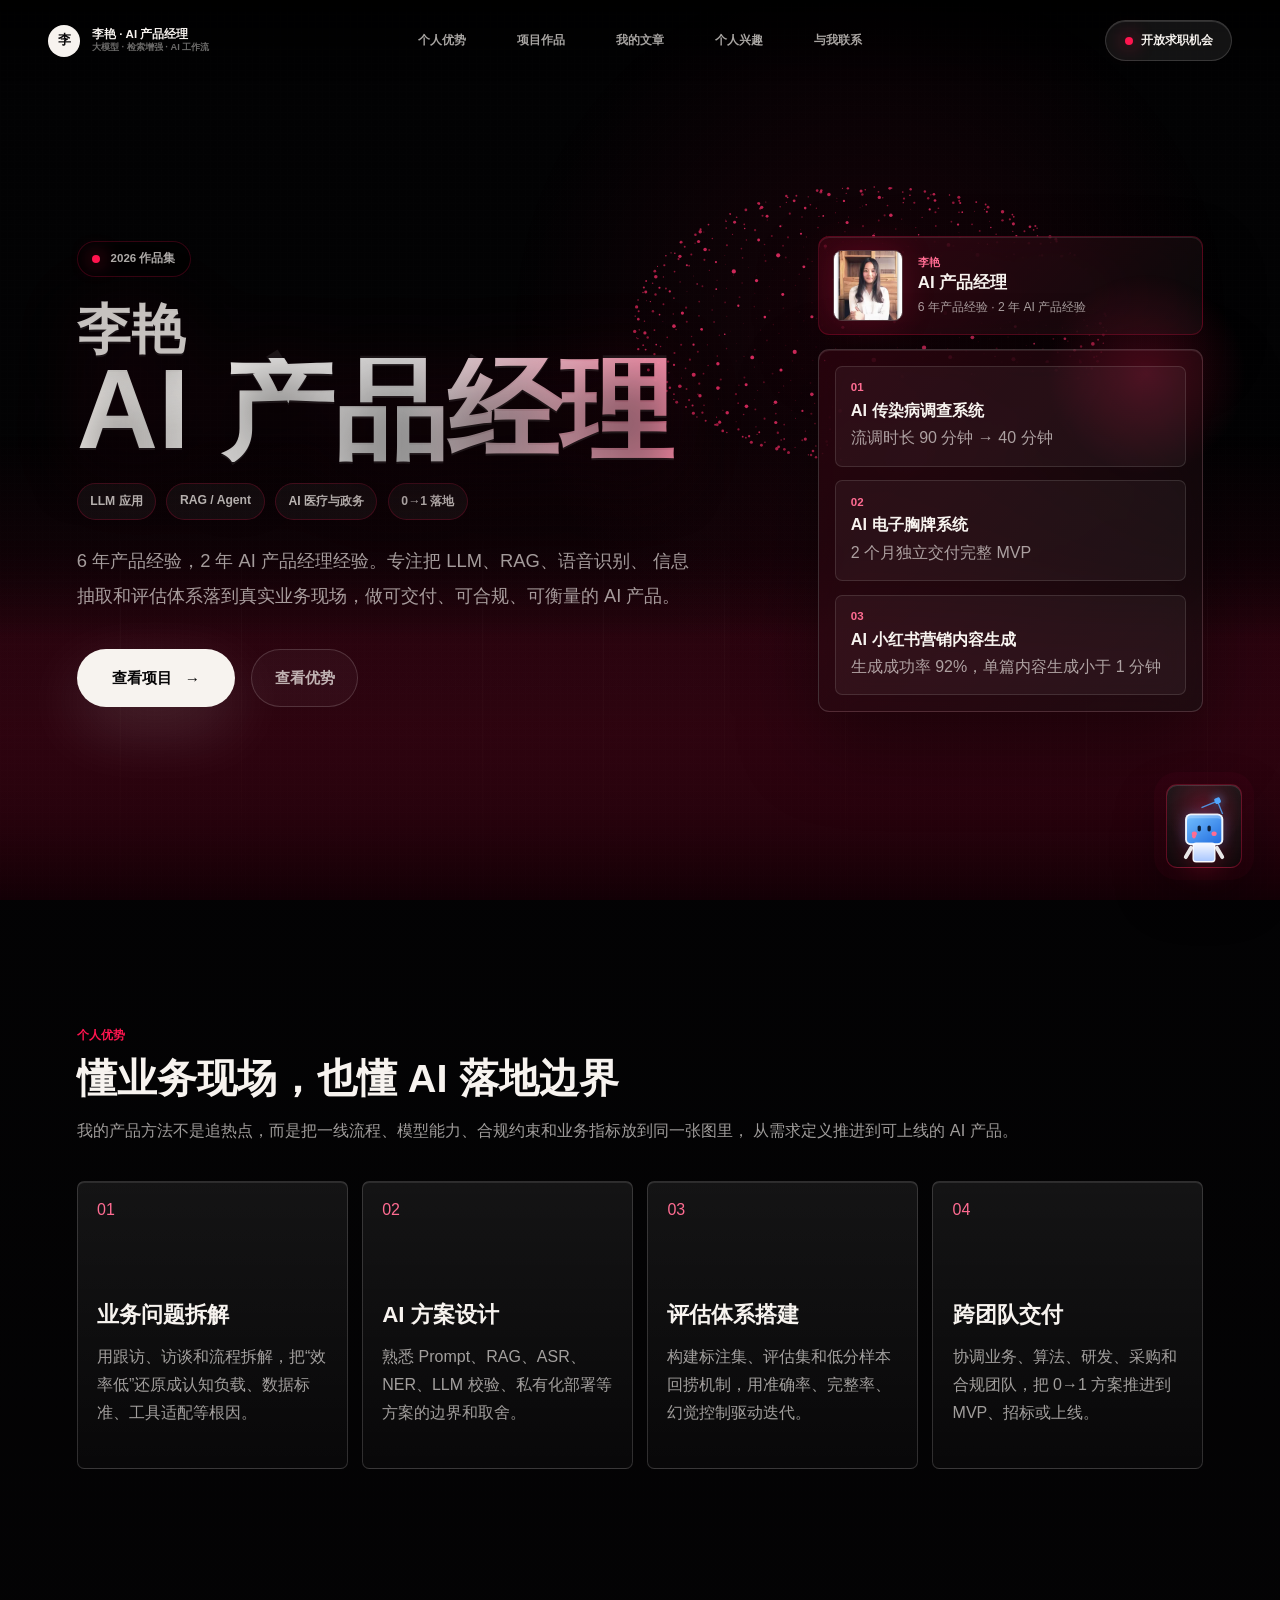
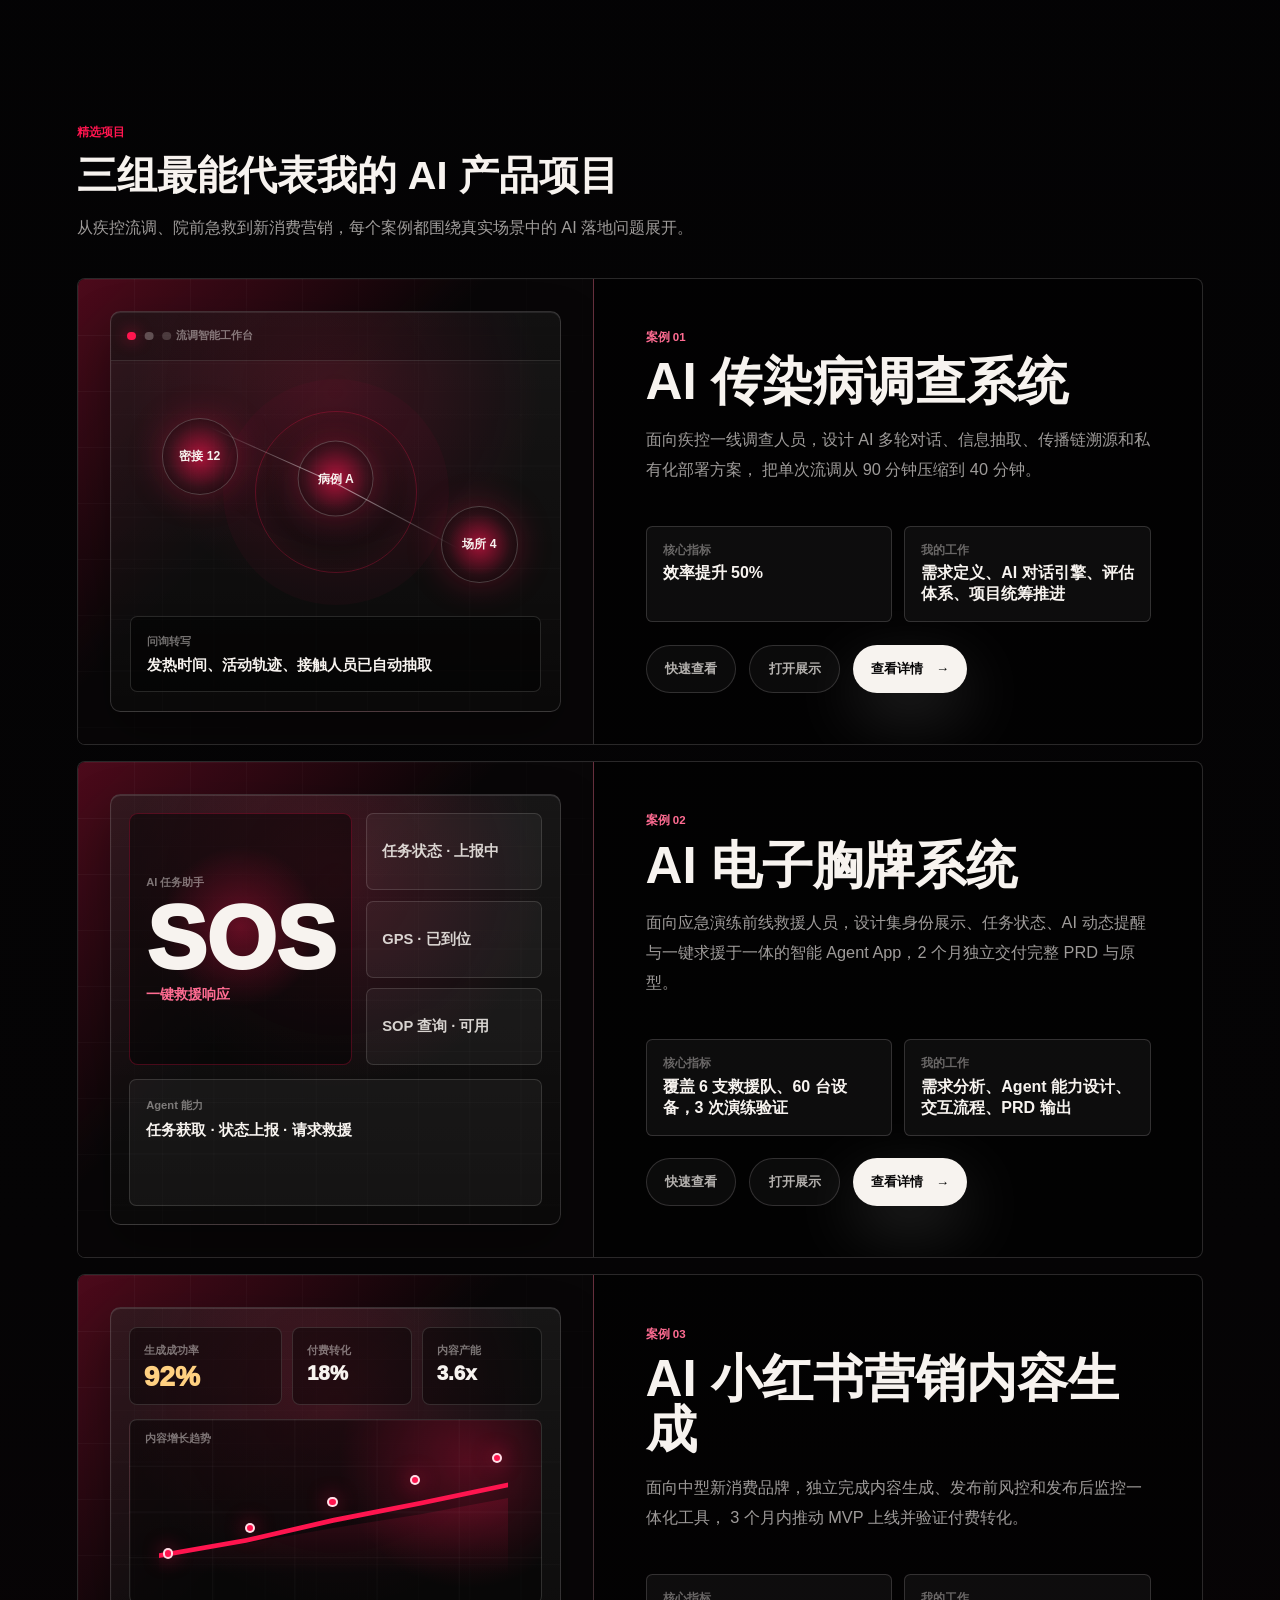
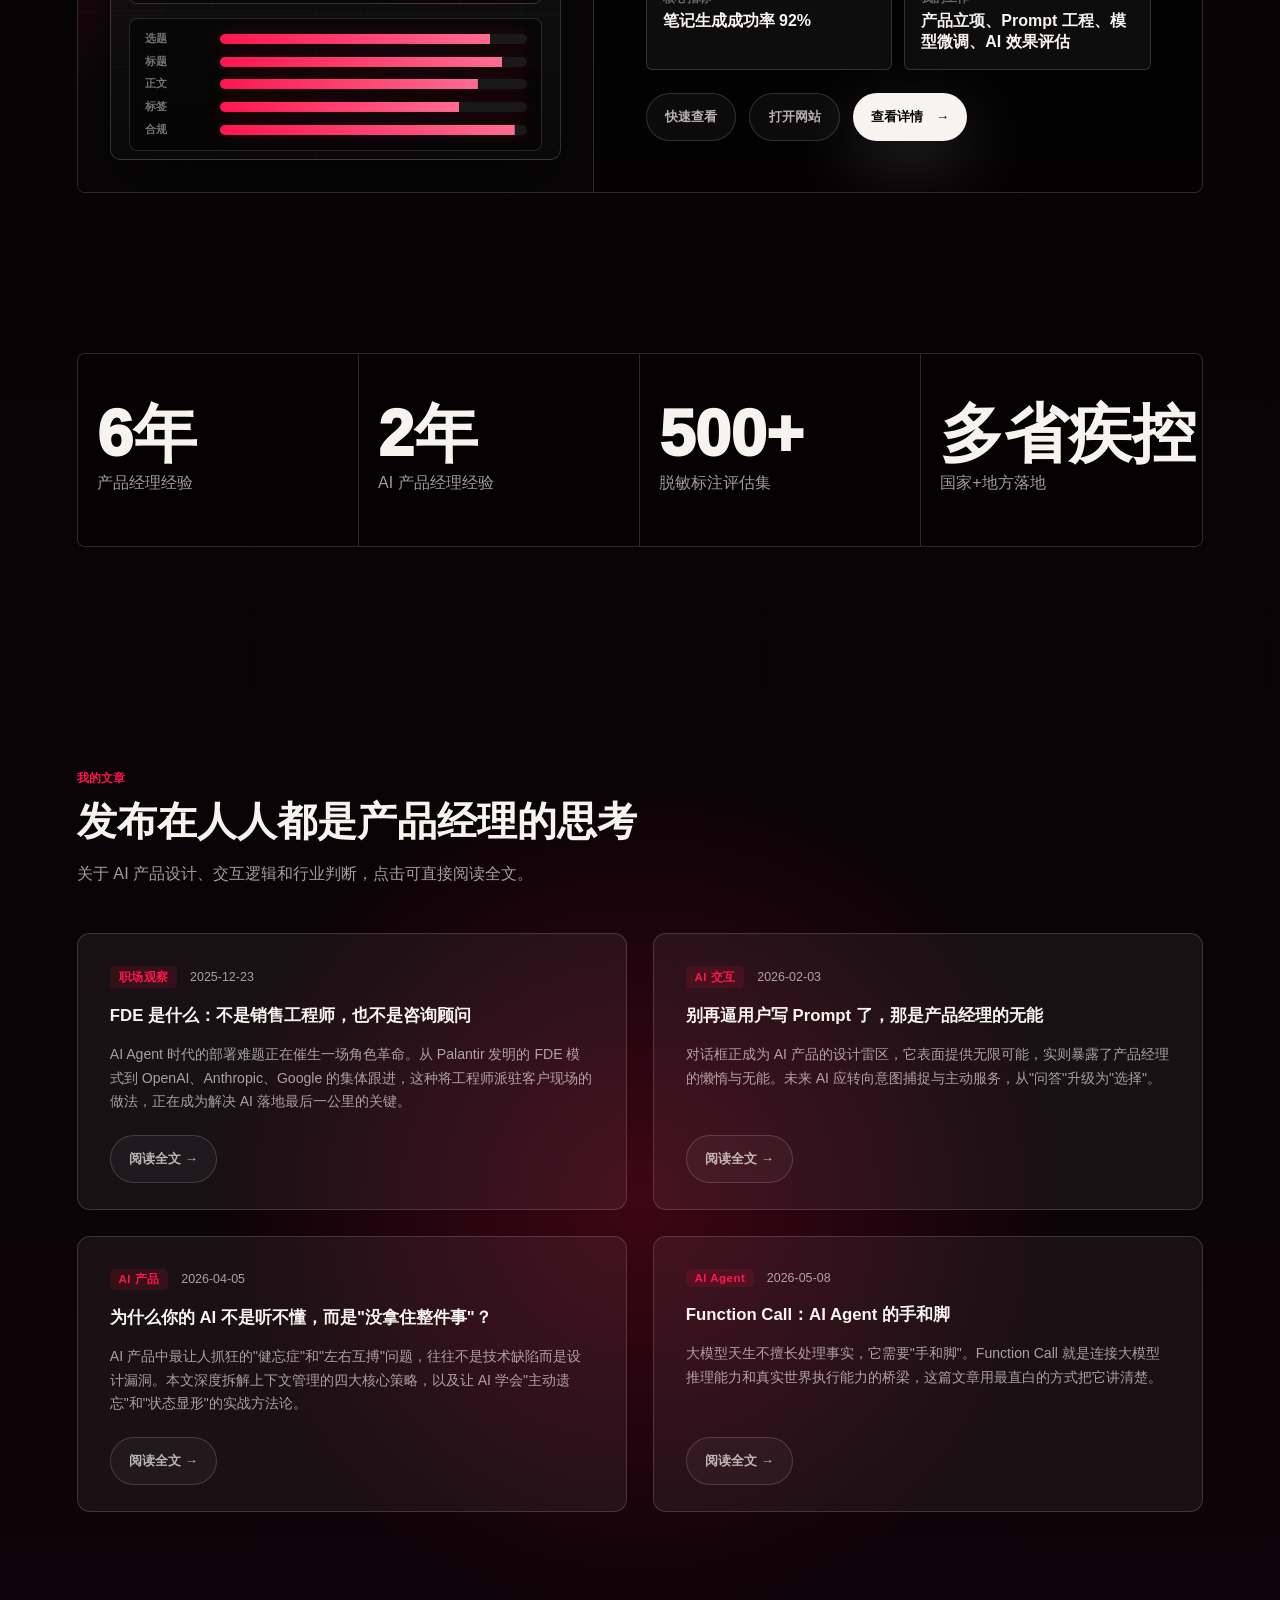
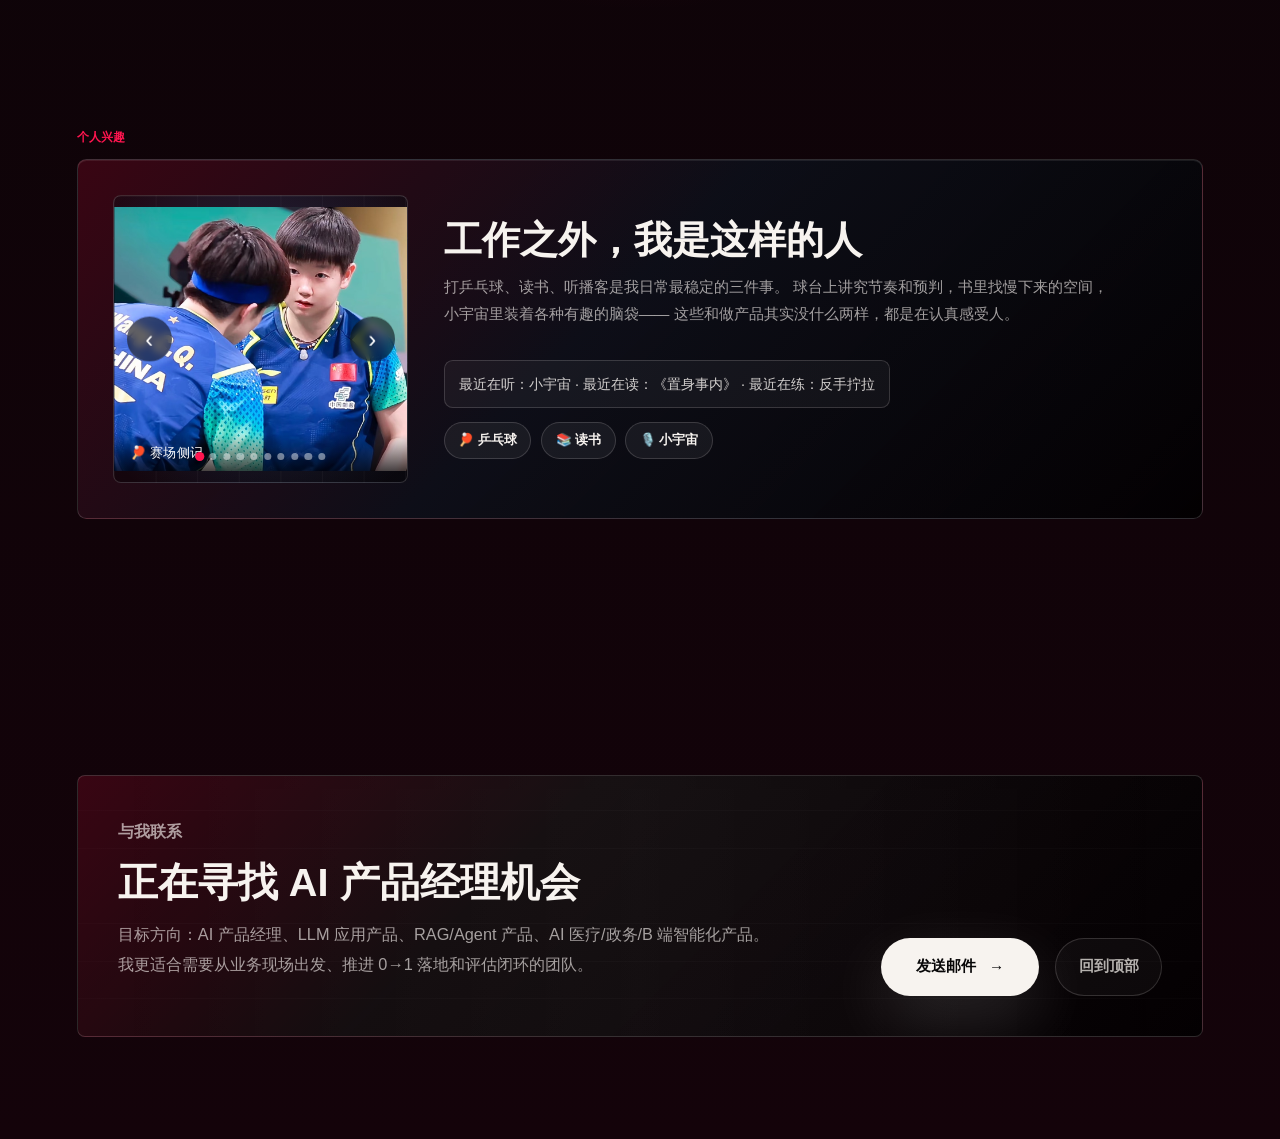
==== index.html @ 1dc25d62 "Replace all files with LIYANAI.COM local project files - Remove old particle-effect files, CONFIG.js" ====
<!DOCTYPE html>
<html lang="zh-CN">
  <head>
    <meta charset="UTF-8" />
    <meta name="viewport" content="width=device-width, initial-scale=1.0" />
    <title>李艳 · AI 产品经理作品集</title>
    <meta
      name="description"
      content="李艳 AI 产品经理作品集：LLM 应用、RAG、AI 医疗与政务场景、AIGC 营销工具、产品评估体系。"
    />
    <link rel="stylesheet" href="./styles.css" />
  </head>
  <body>
    <canvas id="particle-field" aria-hidden="true"></canvas>
    <div class="grain" aria-hidden="true"></div>

    <header class="site-header">
      <a class="brand" href="#top" aria-label="返回顶部">
        <span class="brand-mark">李</span>
        <span>
          <strong>李艳 · AI 产品经理</strong>
          <small>大模型 · 检索增强 · AI 工作流</small>
        </span>
      </a>

      <nav class="main-nav" aria-label="主导航">
        <a href="#profile">个人优势</a>
        <a href="#work">项目作品</a>
        <a href="#writing">我的文章</a>
        <a href="#interest">个人兴趣</a>
        <a href="#contact">与我联系</a>
      </nav>

      <button class="availability" type="button" data-contact-modal onclick="openContactModal()">
        <span></span>
        开放求职机会
      </button>
    </header>

    <main id="top">
      <section class="hero" aria-labelledby="hero-title">
        <div class="hero-core">
          <p class="eyebrow"><span></span> 2026 作品集</p>
          <h1 id="hero-title">
            <span>李艳</span>
            <span>AI 产品经理</span>
          </h1>
          <div class="hero-tags" aria-label="核心方向">
            <span>LLM 应用</span>
            <span>RAG / Agent</span>
            <span>AI 医疗与政务</span>
            <span>0→1 落地</span>
          </div>
          <p class="hero-copy">
            6 年产品经验，2 年 AI 产品经理经验。专注把 LLM、RAG、语音识别、
            信息抽取和评估体系落到真实业务现场，做可交付、可合规、可衡量的 AI 产品。
          </p>
          <div class="hero-actions">
            <a class="primary-cta" href="#work">
              查看项目
              <span aria-hidden="true">→</span>
            </a>
            <a class="ghost-cta" href="#profile">查看优势</a>
          </div>
        </div>

        <div class="hero-showcase">
          <aside class="hero-person" aria-label="李艳头像与身份">
            <img src="./assets/liyan-avatar.jpg" alt="李艳头像" />
            <div>
              <span>李艳</span>
              <strong>AI 产品经理</strong>
              <p>6 年产品经验 · 2 年 AI 产品经验</p>
            </div>
          </aside>

          <div class="hero-proof" aria-label="首页项目摘要">
            <div>
              <span>01</span>
              <strong>AI 传染病调查系统</strong>
              <p>流调时长 90 分钟 → 40 分钟</p>
            </div>
            <div>
              <span>02</span>
              <strong>AI 电子胸牌系统</strong>
              <p>2 个月独立交付完整 MVP</p>
            </div>
            <div>
              <span>03</span>
              <strong>AI 小红书营销内容生成</strong>
              <p>生成成功率 92%，单篇内容生成小于 1 分钟</p>
            </div>
          </div>
        </div>

        <aside class="hero-panel" aria-label="职业亮点">
          <div class="panel-line">
            <span>方向</span>
            <strong>AI 产品经理 / LLM 应用产品</strong>
          </div>
          <div class="panel-line">
            <span>方法</span>
            <strong>从业务现场到模型评估闭环</strong>
          </div>
          <div class="panel-line">
            <span>价值</span>
            <strong>效率提升 · 合规落地 · 商业验证</strong>
          </div>
        </aside>

      </section>

      <section id="profile" class="section profile-section">
        <div class="section-kicker">个人优势</div>
        <div class="section-head">
          <h2>懂业务现场，也懂 AI 落地边界</h2>
          <p>
            我的产品方法不是追热点，而是把一线流程、模型能力、合规约束和业务指标放到同一张图里，
            从需求定义推进到可上线的 AI 产品。
          </p>
        </div>

        <div class="profile-grid">
          <article class="profile-card reveal">
            <span>01</span>
            <h3>业务问题拆解</h3>
            <p>用跟访、访谈和流程拆解，把“效率低”还原成认知负载、数据标准、工具适配等根因。</p>
          </article>
          <article class="profile-card reveal">
            <span>02</span>
            <h3>AI 方案设计</h3>
            <p>熟悉 Prompt、RAG、ASR、NER、LLM 校验、私有化部署等方案的边界和取舍。</p>
          </article>
          <article class="profile-card reveal">
            <span>03</span>
            <h3>评估体系搭建</h3>
            <p>构建标注集、评估集和低分样本回捞机制，用准确率、完整率、幻觉控制驱动迭代。</p>
          </article>
          <article class="profile-card reveal">
            <span>04</span>
            <h3>跨团队交付</h3>
            <p>协调业务、算法、研发、采购和合规团队，把 0→1 方案推进到 MVP、招标或上线。</p>
          </article>
        </div>
      </section>

      <section id="work" class="section work-section">
        <div class="section-kicker">精选项目</div>
        <div class="section-head">
          <h2>三组最能代表我的 AI 产品项目</h2>
          <p>
            从疾控流调、院前急救到新消费营销，每个案例都围绕真实场景中的 AI 落地问题展开。
          </p>
        </div>

        <div class="work-list">
          <article class="work-item reveal" data-case-card="agent">
            <div class="work-visual visual-agent">
              <div class="case-screen case-screen-agent">
                <div class="case-screen-top">
                  <span></span>
                  <strong>流调智能工作台</strong>
                </div>
                <div class="agent-map">
                  <span class="agent-node node-main">病例 A</span>
                  <span class="agent-node node-b">密接 12</span>
                  <span class="agent-node node-c">场所 4</span>
                  <span class="agent-line line-a"></span>
                  <span class="agent-line line-b"></span>
                </div>
                <div class="agent-transcript">
                  <span>问询转写</span>
                  <strong>发热时间、活动轨迹、接触人员已自动抽取</strong>
                </div>
              </div>
            </div>
            <div class="work-copy">
              <p class="work-index">案例 01</p>
              <h3>AI 传染病调查系统</h3>
              <p>
                面向疾控一线调查人员，设计 AI 多轮对话、信息抽取、传播链溯源和私有化部署方案，
                把单次流调从 90 分钟压缩到 40 分钟。
              </p>
              <dl>
                <div>
                  <dt>核心指标</dt>
                  <dd>效率提升 50%</dd>
                </div>
                <div>
                  <dt>我的工作</dt>
                  <dd>需求定义、AI 对话引擎、评估体系、项目统筹推进</dd>
                </div>
              </dl>
              <div class="work-actions">
                <button class="ghost-cta mini-cta" type="button" data-case-modal="agent" onclick="openCaseModal('agent')">快速查看</button>
                <a class="ghost-cta mini-cta" href="./demos/ai-liudiao.html" target="_blank" rel="noreferrer">
                  打开展示
                </a>
                <a class="primary-cta mini-cta" href="./cases/agent.html">
                  查看详情
                  <span aria-hidden="true">→</span>
                </a>
              </div>
            </div>
          </article>

          <article class="work-item reveal" data-case-card="rag">
            <div class="work-visual visual-rag">
              <div class="case-screen case-screen-triage">
                <div class="triage-priority">
                  <span>AI 任务助手</span>
                  <strong>SOS</strong>
                  <small>一键救援响应</small>
                </div>
                <div class="triage-vitals">
                  <span>任务状态 · 上报中</span>
                  <span>GPS · 已到位</span>
                  <span>SOP 查询 · 可用</span>
                </div>
                <div class="triage-rules">
                  <span>Agent 能力</span>
                  <strong>任务获取 · 状态上报 · 请求救援</strong>
                </div>
              </div>
            </div>
            <div class="work-copy">
              <p class="work-index">案例 02</p>
              <h3>AI 电子胸牌系统</h3>
              <p>
                面向应急演练前线救援人员，设计集身份展示、任务状态、AI 动态提醒与一键求援于一体的智能 Agent App，2 个月独立交付完整 PRD 与原型。
              </p>
              <dl>
                <div>
                  <dt>核心指标</dt>
                  <dd>覆盖 6 支救援队、60 台设备，3 次演练验证</dd>
                </div>
                <div>
                  <dt>我的工作</dt>
                  <dd>需求分析、Agent 能力设计、交互流程、PRD 输出</dd>
                </div>
              </dl>
              <div class="work-actions">
                <button class="ghost-cta mini-cta" type="button" data-case-modal="rag" onclick="openCaseModal('rag')">快速查看</button>
                <a class="ghost-cta mini-cta" href="./demos/ai-badge.html" target="_blank" rel="noreferrer">
                  打开展示
                </a>
                <a class="primary-cta mini-cta" href="./cases/rag.html">
                  查看详情
                  <span aria-hidden="true">→</span>
                </a>
              </div>
            </div>
          </article>

          <article class="work-item reveal" data-case-card="growth">
            <div class="work-visual visual-growth">
              <div class="case-screen case-screen-growth">
                <div class="growth-metrics">
                  <div>
                    <span>生成成功率</span>
                    <strong>92%</strong>
                  </div>
                  <div>
                    <span>付费转化</span>
                    <strong>18%</strong>
                  </div>
                  <div>
                    <span>内容产能</span>
                    <strong>3.6x</strong>
                  </div>
                </div>
                <div class="growth-chart" aria-hidden="true">
                  <span class="chart-line"></span>
                  <i style="--x: 8%; --y: 70%"></i>
                  <i style="--x: 28%; --y: 56%"></i>
                  <i style="--x: 48%; --y: 42%"></i>
                  <i style="--x: 68%; --y: 30%"></i>
                  <i style="--x: 88%; --y: 18%"></i>
                </div>
                <div class="growth-funnel">
                  <div>
                    <span>选题</span>
                    <strong style="--w: 88%"></strong>
                  </div>
                  <div>
                    <span>标题</span>
                    <strong style="--w: 92%"></strong>
                  </div>
                  <div>
                    <span>正文</span>
                    <strong style="--w: 84%"></strong>
                  </div>
                  <div>
                    <span>标签</span>
                    <strong style="--w: 78%"></strong>
                  </div>
                  <div>
                    <span>合规</span>
                    <strong style="--w: 96%"></strong>
                  </div>
                </div>
              </div>
            </div>
            <div class="work-copy">
              <p class="work-index">案例 03</p>
              <h3>AI 小红书营销内容生成</h3>
              <p>
                面向中型新消费品牌，独立完成内容生成、发布前风控和发布后监控一体化工具，
                3 个月内推动 MVP 上线并验证付费转化。
              </p>
              <dl>
                <div>
                  <dt>核心指标</dt>
                  <dd>笔记生成成功率 92%</dd>
                </div>
                <div>
                  <dt>我的工作</dt>
                  <dd>产品立项、Prompt 工程、模型微调、AI 效果评估</dd>
                </div>
              </dl>
              <div class="work-actions">
                <button class="ghost-cta mini-cta" type="button" data-case-modal="growth" onclick="openCaseModal('growth')">快速查看</button>
                <a class="ghost-cta mini-cta" href="https://www.honjing8.top/" target="_blank" rel="noreferrer">
                  打开网站
                </a>
                <a class="primary-cta mini-cta" href="./cases/growth.html">
                  查看详情
                  <span aria-hidden="true">→</span>
                </a>
              </div>
            </div>
          </article>
        </div>
      </section>

      <section class="section signal-section">
        <div class="signal-board reveal">
          <div>
            <span>6年</span>
            <p>产品经理经验</p>
          </div>
          <div>
            <span>2年</span>
            <p>AI 产品经理经验</p>
          </div>
          <div>
            <span>500+</span>
            <p>脱敏标注评估集</p>
          </div>
          <div>
            <span style="white-space:nowrap">多省疾控</span>
            <p>国家+地方落地</p>
          </div>
        </div>
      </section>

      <section id="writing" class="section writing-section">
        <div class="section-kicker">我的文章</div>
        <div class="section-head">
          <h2>发布在人人都是产品经理的思考</h2>
          <p>关于 AI 产品设计、交互逻辑和行业判断，点击可直接阅读全文。</p>
        </div>
        <div class="writing-list">
          <article class="writing-card" data-article="article1">
            <div class="writing-meta">
              <span class="writing-tag">职场观察</span>
              <span class="writing-date">2025-12-23</span>
            </div>
            <h3>FDE 是什么：不是销售工程师，也不是咨询顾问</h3>
            <p>AI Agent 时代的部署难题正在催生一场角色革命。从 Palantir 发明的 FDE 模式到 OpenAI、Anthropic、Google 的集体跟进，这种将工程师派驻客户现场的做法，正在成为解决 AI 落地最后一公里的关键。</p>
            <button class="ghost-cta mini-cta" type="button" data-open-article="article1" onclick="openArticle('article1')">阅读全文 →</button>
          </article>

          <article class="writing-card" data-article="article2">
            <div class="writing-meta">
              <span class="writing-tag">AI 交互</span>
              <span class="writing-date">2026-02-03</span>
            </div>
            <h3>别再逼用户写 Prompt 了，那是产品经理的无能</h3>
            <p>对话框正成为 AI 产品的设计雷区，它表面提供无限可能，实则暴露了产品经理的懒惰与无能。未来 AI 应转向意图捕捉与主动服务，从"问答"升级为"选择"。</p>
            <button class="ghost-cta mini-cta" type="button" data-open-article="article2" onclick="openArticle('article2')">阅读全文 →</button>
          </article>

          <article class="writing-card" data-article="article3">
            <div class="writing-meta">
              <span class="writing-tag">AI 产品</span>
              <span class="writing-date">2026-04-05</span>
            </div>
            <h3>为什么你的 AI 不是听不懂，而是"没拿住整件事"？</h3>
            <p>AI 产品中最让人抓狂的"健忘症"和"左右互搏"问题，往往不是技术缺陷而是设计漏洞。本文深度拆解上下文管理的四大核心策略，以及让 AI 学会"主动遗忘"和"状态显形"的实战方法论。</p>
            <button class="ghost-cta mini-cta" type="button" data-open-article="article3" onclick="openArticle('article3')">阅读全文 →</button>
          </article>

          <article class="writing-card" data-article="article4">
            <div class="writing-meta">
              <span class="writing-tag">AI Agent</span>
              <span class="writing-date">2026-05-08</span>
            </div>
            <h3>Function Call：AI Agent 的手和脚</h3>
            <p>大模型天生不擅长处理事实，它需要"手和脚"。Function Call 就是连接大模型推理能力和真实世界执行能力的桥梁，这篇文章用最直白的方式把它讲清楚。</p>
            <button class="ghost-cta mini-cta" type="button" data-open-article="article4" onclick="openArticle('article4')">阅读全文 →</button>
          </article>
        </div>
      </section>

      <!-- 文章弹窗 -->
      <div class="modal-layer" id="article-modal" aria-hidden="true">
        <div class="modal-backdrop" data-close-article-modal></div>
        <section class="case-modal article-modal-inner" role="dialog" aria-modal="true" aria-labelledby="article-modal-title">
          <button class="modal-close" type="button" aria-label="关闭" data-close-article-modal>×</button>
          <p class="section-kicker" id="article-modal-tag"></p>
          <h2 id="article-modal-title"></h2>
          <div class="article-modal-body" id="article-modal-body"></div>
        </section>
      </div>

      <section id="interest" class="section assistant-section">
        <div class="section-kicker">个人兴趣</div>
        <div class="assistant-shell reveal">
          <div class="assistant-visual interest-media-wrap">
            <div class="interest-carousel-inner">
              <div class="carousel-track" id="carousel-track">
                <div class="carousel-slide"><img src="./assets/interest/tt1.jpg" alt="乒乓球赛事" loading="lazy" style="object-position: top center"><div class="slide-caption">🏓 赛场侧记</div></div>
                <div class="carousel-slide"><img src="./assets/interest/tt2.jpg" alt="乒乓球赛事" loading="lazy" style="object-position: top center"><div class="slide-caption">🏓 精彩对决</div></div>
                <div class="carousel-slide"><img src="./assets/interest/tt3.jpg" alt="乒乓球赛场" loading="lazy" style="object-position: top center"><div class="slide-caption">🏓 赛场现场</div></div>
                <div class="carousel-slide"><img src="./assets/interest/tt4.jpg" alt="乒乓球颁奖" loading="lazy" style="object-position: top center"><div class="slide-caption">🏆 澳门2026颁奖</div></div>
                <div class="carousel-slide"><img src="./assets/interest/tt5.jpg" alt="乒乓球" loading="lazy" style="object-position: top center"><div class="slide-caption">🏓 赛场之外</div></div>
                <div class="carousel-slide"><img src="./assets/interest/life1.jpg" alt="灯塔" loading="lazy"><div class="slide-caption">🌊 海边灯塔</div></div>
                <div class="carousel-slide"><img src="./assets/interest/life2.jpg" alt="海边" loading="lazy" style="object-position: center 30%"><div class="slide-caption">🌊 海边记忆</div></div>
                <div class="carousel-slide"><img src="./assets/interest/life3.jpg" alt="旅行" loading="lazy" style="object-position: center center"><div class="slide-caption">✈️ 旅途中</div></div>
                <div class="carousel-slide carousel-slide-video"><video src="./assets/interest/video1.mp4" controls preload="none" playsinline poster="./assets/interest/video1_poster.jpg"></video><div class="slide-caption">🎥 旅行片段</div></div>
                <div class="carousel-slide carousel-slide-video"><video src="./assets/interest/video2.mp4" controls preload="none" playsinline poster="./assets/interest/video2_poster.jpg"></video><div class="slide-caption">🎥 生活日常</div></div>
              </div>
              <button class="carousel-btn carousel-prev" id="carousel-prev" aria-label="上一张">‹</button>
              <button class="carousel-btn carousel-next" id="carousel-next" aria-label="下一张">›</button>
              <div class="carousel-dots" id="carousel-dots"></div>
            </div>
          </div>
          <div class="assistant-copy">
            <h2>工作之外，我是这样的人</h2>
            <p>
              打乒乓球、读书、听播客是我日常最稳定的三件事。
              球台上讲究节奏和预判，书里找慢下来的空间，小宇宙里装着各种有趣的脑袋——
              这些和做产品其实没什么两样，都是在认真感受人。
            </p>
            <div class="assistant-chat" id="assistant-chat" aria-live="polite">
              <div class="chat-line bot">最近在听：小宇宙 · 最近在读：《置身事内》 · 最近在练：反手拧拉</div>
            </div>
            <div class="assistant-prompts" aria-label="兴趣快捷问题">
              <button type="button" data-assistant-q="fit">🏓 乒乓球</button>
              <button type="button" data-assistant-q="projects">📚 读书</button>
              <button type="button" data-assistant-q="stack">🎙️ 小宇宙</button>
            </div>
          </div>
        </div>
      </section>

      <section id="contact" class="section contact-section">
        <div class="contact-shell reveal">
          <div>
            <p class="section-kicker">与我联系</p>
            <h2>正在寻找 AI 产品经理机会</h2>
            <p>
              目标方向：AI 产品经理、LLM 应用产品、RAG/Agent 产品、AI 医疗/政务/B 端智能化产品。
              我更适合需要从业务现场出发、推进 0→1 落地和评估闭环的团队。
            </p>
          </div>
          <div class="contact-actions">
            <button class="primary-cta" type="button" data-contact-modal onclick="openContactModal()">
              发送邮件
              <span aria-hidden="true">→</span>
            </button>
            <a class="ghost-cta" href="#top">回到顶部</a>
          </div>
        </div>
      </section>
    </main>

    <div class="modal-layer" id="case-modal" aria-hidden="true">
      <div class="modal-backdrop" data-close-modal></div>
      <section class="case-modal" role="dialog" aria-modal="true" aria-labelledby="case-modal-title">
        <button class="modal-close" type="button" aria-label="关闭" data-close-modal>×</button>
        <p class="section-kicker" id="case-modal-kicker">案例 01</p>
          <h2 id="case-modal-title">AI 传染病调查系统</h2>
        <p id="case-modal-desc"></p>
        <div class="modal-metrics" id="case-modal-metrics"></div>
        <div class="modal-flow" id="case-modal-flow"></div>
        <div class="modal-actions">
          <a class="primary-cta" id="case-modal-link" href="./cases/agent.html">
            查看详情页
            <span aria-hidden="true">→</span>
          </a>
          <button class="ghost-cta" type="button" data-close-modal>关闭</button>
        </div>
      </section>
    </div>

    <div class="modal-layer" id="contact-modal" aria-hidden="true">
      <div class="modal-backdrop" data-close-modal></div>
      <section class="case-modal contact-modal" role="dialog" aria-modal="true" aria-labelledby="contact-modal-title">
        <button class="modal-close" type="button" aria-label="关闭" data-close-modal>×</button>
        <p class="section-kicker">联系方式</p>
          <h2 id="contact-modal-title">AI 产品经理机会沟通</h2>
          <p>
          目标方向：LLM 应用产品、RAG/Agent、AI 医疗、政务数字化、B 端智能化和 AIGC 工具。
          可以直接把 JD、团队方向或面试邀约发到邮箱。
        </p>
        <div class="modal-metrics">
          <div>
            <span>邮箱</span>
            <strong>1836883018@qq.com</strong>
          </div>
          <div>
            <span>电话</span>
            <strong>182 6217 9881</strong>
          </div>
          <div>
            <span>网站</span>
            <strong>liyanai.com</strong>
          </div>
        </div>
        <div class="modal-actions">
          <a class="primary-cta" href="mailto:1836883018@qq.com">
            发送邮件
            <span aria-hidden="true">→</span>
          </a>
          <button class="ghost-cta" type="button" data-close-modal>关闭</button>
        </div>
      </section>
    </div>

    <section class="ai-version-widget" id="ai-version-widget" aria-label="AI 版我问答助手">
      <button class="ai-version-toggle" type="button" aria-label="打开 AI 版我" aria-expanded="false">
        <span class="robot-bot ai-toggle-bot" aria-hidden="true">
          <span class="robot-antenna"></span>
          <span class="robot-head">
            <i></i>
            <i></i>
          </span>
          <span class="robot-body"></span>
        </span>
      </button>
      <div class="ai-version-panel" aria-hidden="true">
        <div class="ai-version-header">
          <div class="ai-version-avatar" aria-hidden="true">
            <span class="robot-bot ai-panel-bot">
              <span class="robot-antenna"></span>
              <span class="robot-head">
                <i></i>
                <i></i>
              </span>
              <span class="robot-body"></span>
            </span>
          </div>
          <div>
            <h2>AI 版我</h2>
            <p><span></span> 在线 · 随时回答关于我的问题</p>
          </div>
          <button class="ai-version-close" type="button" aria-label="关闭 AI 版我">×</button>
        </div>
        <div class="ai-version-messages" id="ai-version-messages" aria-live="polite">
          <div class="ai-message bot">
            <p>嗨！我是这位产品经理的 AI 分身。你可以问我关于她的工作经历、擅长的领域、做过的案例，或者直接问“你适合我们团队吗”这类问题。</p>
            <time>刚刚</time>
          </div>
        </div>
        <div class="ai-version-quick" aria-label="快捷问题">
          <button type="button" data-ai-chat-q="strength">最擅长什么</button>
          <button type="button" data-ai-chat-q="hardcase">最难的案例</button>
          <button type="button" data-ai-chat-q="method">设计方法论</button>
          <button type="button" data-ai-chat-q="startup">适合创业公司吗</button>
        </div>
        <form class="ai-version-form" id="ai-version-form">
          <input id="ai-version-input" type="text" autocomplete="off" placeholder="问我任何关于这位产品经理的问题..." />
          <button type="submit" aria-label="发送问题">
            <span aria-hidden="true">➤</span>
          </button>
        </form>
      </div>
    </section>

    <script src="./script.js"></script>
  </body>
</html>
---- styles.css ----
:root {
  --bg: #030304;
  --ink: #f7f3ef;
  --muted: rgba(247, 243, 239, 0.64);
  --soft: rgba(247, 243, 239, 0.12);
  --line: rgba(247, 243, 239, 0.16);
  --red: #ff154f;
  --red-deep: #8b052b;
  --rose: #ff6c92;
  --green: #a8ffca;
  --amber: #ffd081;
  --blue: #51a7ff;
  --panel: rgba(255, 255, 255, 0.055);
  color-scheme: dark;
}

* {
  box-sizing: border-box;
}

html {
  scroll-behavior: smooth;
}

body {
  margin: 0;
  min-height: 100vh;
  background:
    radial-gradient(circle at 50% 74%, rgba(154, 8, 48, 0.35), transparent 26rem),
    linear-gradient(180deg, #020203 0%, #050405 48%, #14030a 100%);
  color: var(--ink);
  font-family:
    Inter, "SF Pro Display", "PingFang SC", "Microsoft YaHei", Arial, sans-serif;
  letter-spacing: 0;
  overflow-x: hidden;
}

body.modal-open {
  overflow: hidden;
}

body::before {
  content: "";
  position: fixed;
  inset: auto 0 0;
  height: 42vh;
  pointer-events: none;
  background:
    linear-gradient(180deg, transparent, rgba(255, 17, 77, 0.08) 32%, rgba(4, 0, 2, 0.94)),
    repeating-linear-gradient(
      90deg,
      transparent 0 7.5rem,
      rgba(255, 255, 255, 0.025) 7.5rem 7.55rem
    );
  mask-image: linear-gradient(transparent, black 30%);
  z-index: 0;
}

a {
  color: inherit;
  text-decoration: none;
}

button {
  border: 0;
  color: inherit;
  font: inherit;
}

#particle-field {
  position: fixed;
  inset: 0;
  width: 100%;
  height: 100%;
  z-index: 0;
  pointer-events: none;
}

.grain {
  position: fixed;
  inset: 0;
  pointer-events: none;
  opacity: 0.18;
  z-index: 1;
  background-image:
    linear-gradient(rgba(255, 255, 255, 0.03) 1px, transparent 1px),
    linear-gradient(90deg, rgba(255, 255, 255, 0.025) 1px, transparent 1px);
  background-size: 7px 7px;
  mix-blend-mode: overlay;
}

.site-header {
  position: fixed;
  top: 0;
  left: 0;
  right: 0;
  z-index: 10;
  display: grid;
  grid-template-columns: 1fr auto 1fr;
  align-items: center;
  gap: 1rem;
  padding: 1.25rem clamp(1rem, 4vw, 3rem);
  background: linear-gradient(180deg, rgba(0, 0, 0, 0.78), transparent);
}

.brand,
.availability,
.main-nav {
  display: flex;
  align-items: center;
}

.brand {
  justify-self: start;
  gap: 0.75rem;
  min-width: 0;
}

.brand-mark {
  display: grid;
  width: 2rem;
  height: 2rem;
  place-items: center;
  border-radius: 50%;
  background: var(--ink);
  color: #080709;
  font-size: 0.8rem;
  font-weight: 900;
}

.brand strong,
.brand small,
.main-nav a,
.availability,
.eyebrow,
.section-kicker,
.work-index {
  font-size: 0.72rem;
  font-weight: 800;
  text-transform: uppercase;
}

.brand strong,
.brand small {
  display: block;
  line-height: 1;
}

.brand small {
  margin-top: 0.2rem;
  color: rgba(247, 243, 239, 0.44);
  font-size: 0.58rem;
}

.main-nav {
  justify-self: center;
  gap: clamp(1.2rem, 4vw, 3.3rem);
}

.main-nav a {
  color: rgba(247, 243, 239, 0.68);
  transition: color 180ms ease;
}

.main-nav a:hover {
  color: var(--ink);
}

.availability {
  justify-self: end;
  gap: 0.5rem;
  width: fit-content;
  padding: 0.75rem 1.15rem;
  border: 1px solid var(--line);
  border-radius: 999px;
  background: rgba(255, 255, 255, 0.07);
  box-shadow: inset 0 1px 0 rgba(255, 255, 255, 0.12);
  cursor: pointer;
}

.availability span,
.eyebrow span {
  width: 0.5rem;
  height: 0.5rem;
  border-radius: 50%;
  background: var(--red);
  box-shadow: 0 0 1.2rem var(--red);
}

main {
  position: relative;
  z-index: 2;
}

.hero {
  min-height: 100svh;
  display: grid;
  grid-template-columns: minmax(0, 0.95fr) minmax(20rem, 0.55fr);
  align-items: center;
  gap: clamp(2rem, 6vw, 5.5rem);
  padding: 8rem clamp(1rem, 6vw, 6rem) 5rem;
  position: relative;
}

.hero-core {
  width: min(56rem, 100%);
  text-align: left;
  position: relative;
  z-index: 2;
}

.eyebrow {
  display: inline-flex;
  align-items: center;
  gap: 0.65rem;
  margin: 0 0 1.55rem;
  padding: 0.58rem 0.9rem;
  color: rgba(247, 243, 239, 0.7);
  border: 1px solid rgba(255, 21, 79, 0.2);
  border-radius: 999px;
  background: rgba(0, 0, 0, 0.36);
  backdrop-filter: blur(10px);
}

h1,
h2,
h3,
p {
  margin-top: 0;
}

h1 {
  margin-bottom: 1.3rem;
  font-family:
    "SF Pro Display", "PingFang SC", "Microsoft YaHei", Inter, Arial, sans-serif;
  font-size: clamp(3.6rem, 8.8vw, 8rem);
  line-height: 0.92;
  font-weight: 900;
  letter-spacing: 0;
  text-transform: none;
  text-shadow:
    0 0.1rem 0 rgba(255, 255, 255, 0.08),
    0 1.6rem 3rem rgba(0, 0, 0, 0.68);
  filter: drop-shadow(0 0 2.2rem rgba(255, 21, 79, 0.12));
}

h1 span {
  display: block;
}

h1 span:first-child {
  color: rgba(247, 243, 239, 0.78);
  font-size: 0.48em;
  line-height: 1.05;
}

h1 span:last-child {
  background: linear-gradient(90deg, var(--ink), rgba(255, 255, 255, 0.82), var(--rose));
  -webkit-background-clip: text;
  background-clip: text;
  color: transparent;
}

.hero-tags {
  display: flex;
  flex-wrap: wrap;
  gap: 0.65rem;
  margin: 0 0 1.5rem;
}

.hero-tags span {
  padding: 0.58rem 0.78rem;
  border: 1px solid rgba(255, 21, 79, 0.2);
  border-radius: 999px;
  background: rgba(255, 255, 255, 0.045);
  color: rgba(247, 243, 239, 0.74);
  font-size: 0.76rem;
  font-weight: 850;
}

.robot-hero {
  position: absolute;
  right: clamp(1rem, 2.4vw, 2.8rem);
  top: 23%;
  display: grid;
  justify-items: center;
  gap: 1rem;
  z-index: 3;
  transform: scale(0.9);
  transform-origin: top right;
}

.robot-bot {
  position: relative;
  display: block;
  width: 4.4rem;
  height: 5.8rem;
  filter: drop-shadow(0 1rem 1.8rem rgba(81, 167, 255, 0.25));
  animation: botFloat 3.8s ease-in-out infinite;
}

.robot-antenna {
  position: absolute;
  left: 50%;
  top: 0;
  width: 1.7rem;
  height: 1.4rem;
  border-top: 2px solid rgba(81, 167, 255, 0.85);
  border-right: 2px solid rgba(81, 167, 255, 0.85);
  transform: translateX(-4%) rotate(-22deg);
}

.robot-antenna::after {
  content: "";
  position: absolute;
  right: -0.35rem;
  top: -0.35rem;
  width: 0.55rem;
  height: 0.55rem;
  border-radius: 0.15rem;
  background: var(--blue);
  box-shadow: 0 0 0.9rem var(--blue);
}

.robot-head {
  position: absolute;
  left: 50%;
  top: 1rem;
  display: block;
  width: 3.6rem;
  height: 3rem;
  transform: translateX(-50%);
  border: 0.22rem solid rgba(255, 255, 255, 0.9);
  border-radius: 0.55rem;
  background:
    radial-gradient(circle at 20% 75%, var(--rose) 0 0.18rem, transparent 0.2rem),
    linear-gradient(145deg, #72beff, #216ddf);
  box-shadow:
    inset 0 0.25rem 0 rgba(255, 255, 255, 0.22),
    0 0 1.2rem rgba(81, 167, 255, 0.32);
}

.robot-head::before,
.robot-head::after {
  content: "";
  position: absolute;
  top: 0.95rem;
  width: 0.28rem;
  height: 0.56rem;
  border-radius: 999px;
  background: #0b1f3a;
}

.robot-head::before {
  left: 1rem;
}

.robot-head::after {
  right: 1rem;
}

.robot-head i {
  position: absolute;
  bottom: 0.7rem;
  width: 0.45rem;
  height: 0.45rem;
  border-radius: 50%;
  background: var(--rose);
}

.robot-head i:first-child {
  left: 0.45rem;
}

.robot-head i:last-child {
  right: 0.45rem;
}

.robot-body {
  position: absolute;
  left: 50%;
  bottom: 0.18rem;
  width: 2.2rem;
  height: 1.85rem;
  transform: translateX(-50%);
  border: 0.18rem solid rgba(255, 255, 255, 0.86);
  border-radius: 0.35rem;
  background: linear-gradient(180deg, #f4f7ff, #a9c7ff);
}

.robot-body::before,
.robot-body::after {
  content: "";
  position: absolute;
  top: 0.08rem;
  width: 0.38rem;
  height: 1.35rem;
  border-radius: 999px;
  background: rgba(255, 255, 255, 0.9);
}

.robot-body::before {
  left: -0.7rem;
  transform: rotate(30deg);
}

.robot-body::after {
  right: -0.7rem;
  transform: rotate(-30deg);
}

.robot-bubble {
  width: 13.5rem;
  padding: 0.85rem 1rem;
  border: 1px solid rgba(255, 255, 255, 0.16);
  border-radius: 0.5rem;
  background: rgba(0, 0, 0, 0.46);
  backdrop-filter: blur(18px);
}

.robot-bubble span,
.assistant-status {
  color: var(--rose);
  font-size: 0.66rem;
  font-weight: 900;
  text-transform: uppercase;
}

.robot-bubble strong {
  display: block;
  margin-top: 0.4rem;
  font-size: 0.8rem;
  line-height: 1.45;
}

@keyframes botFloat {
  0%,
  100% {
    transform: translateY(0);
  }
  50% {
    transform: translateY(-0.55rem);
  }
}

.hero-copy {
  width: min(39rem, 100%);
  margin: 0 0 2.2rem;
  color: var(--muted);
  font-size: clamp(1rem, 1.55vw, 1.15rem);
  line-height: 1.9;
}

.hero-copy strong {
  color: var(--ink);
}

.hero-actions,
.contact-actions {
  display: flex;
  justify-content: flex-start;
  align-items: center;
  gap: 1rem;
  flex-wrap: wrap;
}

.primary-cta,
.ghost-cta {
  display: inline-flex;
  min-height: 3.6rem;
  align-items: center;
  justify-content: center;
  gap: 0.8rem;
  border-radius: 999px;
  font-size: 0.95rem;
  font-weight: 900;
  cursor: pointer;
  transition:
    transform 180ms ease,
    box-shadow 180ms ease,
    border-color 180ms ease,
    background 180ms ease;
}

.primary-cta {
  padding: 0 2.2rem;
  background: var(--ink);
  color: #070607;
  box-shadow: 0 1.4rem 4rem rgba(255, 255, 255, 0.14);
}

.ghost-cta {
  padding: 0 1.4rem;
  border: 1px solid var(--line);
  color: rgba(247, 243, 239, 0.72);
  background: rgba(255, 255, 255, 0.035);
}

.primary-cta:hover,
.ghost-cta:hover {
  transform: translateY(-2px);
}

.primary-cta:hover {
  box-shadow: 0 1.4rem 4.8rem rgba(255, 21, 79, 0.24);
}

.ghost-cta:hover {
  color: var(--ink);
  border-color: rgba(247, 243, 239, 0.36);
}

.hero-panel {
  display: none;
  position: absolute;
  right: clamp(1rem, 4vw, 4rem);
  bottom: clamp(0.5rem, 2vh, 1.2rem);
  width: min(20rem, calc(100% - 2rem));
  gap: 0.1rem;
  padding: 0.85rem;
  border: 1px solid var(--line);
  border-radius: 0.5rem;
  background: rgba(8, 7, 8, 0.58);
  backdrop-filter: blur(18px);
  box-shadow: 0 1.4rem 4rem rgba(0, 0, 0, 0.34);
  opacity: 0.78;
}

.hero-showcase {
  position: relative;
  z-index: 2;
  display: grid;
  gap: 0.85rem;
  width: min(26rem, 100%);
}

.hero-person {
  display: grid;
  grid-template-columns: 4.4rem minmax(0, 1fr);
  align-items: center;
  gap: 0.9rem;
  padding: 0.85rem;
  border: 1px solid rgba(255, 21, 79, 0.22);
  border-radius: 0.7rem;
  background:
    linear-gradient(135deg, rgba(255, 21, 79, 0.16), rgba(255, 255, 255, 0.035)),
    rgba(0, 0, 0, 0.5);
  box-shadow:
    0 1.6rem 4rem rgba(0, 0, 0, 0.28),
    inset 0 1px 0 rgba(255, 255, 255, 0.1);
  backdrop-filter: blur(18px);
}

.hero-person img {
  width: 4.4rem;
  height: 4.4rem;
  object-fit: cover;
  object-position: 50% 28%;
  border: 1px solid rgba(247, 243, 239, 0.22);
  border-radius: 0.55rem;
  box-shadow: 0 0 2rem rgba(255, 21, 79, 0.18);
}

.hero-person span {
  display: block;
  color: var(--rose);
  font-size: 0.7rem;
  font-weight: 900;
}

.hero-person strong {
  display: block;
  margin-top: 0.18rem;
  font-size: 1.06rem;
  line-height: 1.25;
}

.hero-person p {
  margin: 0.32rem 0 0;
  color: var(--muted);
  font-size: 0.76rem;
  line-height: 1.45;
}

.hero-proof {
  position: relative;
  display: grid;
  gap: 0.85rem;
  padding: 1rem;
  border: 1px solid var(--line);
  border-radius: 0.7rem;
  background:
    linear-gradient(135deg, rgba(255, 21, 79, 0.12), rgba(255, 255, 255, 0.035)),
    rgba(0, 0, 0, 0.48);
  box-shadow:
    0 2rem 5rem rgba(0, 0, 0, 0.36),
    inset 0 1px 0 rgba(255, 255, 255, 0.09);
  backdrop-filter: blur(18px);
}

.hero-proof::before {
  content: "";
  position: absolute;
  inset: -5rem -3rem auto auto;
  width: 13rem;
  height: 13rem;
  border-radius: 50%;
  background: radial-gradient(circle, rgba(255, 21, 79, 0.2), transparent 68%);
  pointer-events: none;
}

.hero-proof div {
  position: relative;
  display: grid;
  gap: 0.35rem;
  min-height: 6.2rem;
  padding: 0.9rem;
  border: 1px solid rgba(247, 243, 239, 0.12);
  border-radius: 0.45rem;
  background: rgba(255, 255, 255, 0.045);
}

.hero-proof span {
  color: var(--rose);
  font-size: 0.72rem;
  font-weight: 900;
}

.hero-proof strong {
  font-size: 1.02rem;
  line-height: 1.35;
}

.hero-proof p {
  margin: 0;
  color: var(--muted);
  line-height: 1.55;
}

.panel-line {
  display: grid;
  gap: 0.25rem;
  padding: 0.85rem;
  border-radius: 0.35rem;
  background: rgba(255, 255, 255, 0.035);
}

.panel-line span {
  color: rgba(247, 243, 239, 0.38);
  font-size: 0.67rem;
  font-weight: 800;
}

.panel-line strong {
  font-size: 0.9rem;
}

.section {
  padding: clamp(5.5rem, 10vw, 8rem) clamp(1rem, 6vw, 6rem);
}

.section-kicker {
  color: var(--red);
  margin-bottom: 0.9rem;
}

.section-head {
  width: min(76rem, 100%);
  margin-bottom: 2.2rem;
}

.section-head h2,
.contact-shell h2 {
  margin-bottom: 1rem;
  font-size: clamp(1.9rem, 3.1vw, 3.05rem);
  line-height: 1.06;
  font-weight: 900;
  letter-spacing: 0;
}

.section-head p,
.contact-shell p {
  color: var(--muted);
  font-size: 1.02rem;
  line-height: 1.85;
}

.profile-grid {
  display: grid;
  grid-template-columns: repeat(4, minmax(0, 1fr));
  gap: 0.9rem;
}

.profile-card {
  min-height: 18rem;
  padding: 1.2rem;
  border: 1px solid var(--line);
  border-radius: 0.45rem;
  background:
    linear-gradient(180deg, rgba(255, 255, 255, 0.075), rgba(255, 255, 255, 0.028)),
    rgba(0, 0, 0, 0.35);
  box-shadow: inset 0 1px 0 rgba(255, 255, 255, 0.1);
}

.profile-card span,
.work-index {
  color: var(--rose);
}

.profile-card h3 {
  margin: 5rem 0 0.8rem;
  font-size: 1.4rem;
}

.profile-card p {
  color: var(--muted);
  line-height: 1.75;
}

.work-list {
  display: grid;
  gap: 1rem;
}

.work-item {
  display: grid;
  grid-template-columns: minmax(18rem, 0.85fr) minmax(18rem, 1fr);
  min-height: 28rem;
  border: 1px solid var(--line);
  border-radius: 0.5rem;
  overflow: hidden;
  background: rgba(0, 0, 0, 0.46);
  cursor: pointer;
  transition:
    border-color 180ms ease,
    box-shadow 180ms ease,
    transform 180ms ease;
}

.work-item:hover,
.work-item:focus-within {
  border-color: rgba(255, 21, 79, 0.46);
  box-shadow: 0 1.6rem 5rem rgba(255, 21, 79, 0.12);
  transform: translateY(-2px);
}

.work-visual {
  position: relative;
  min-height: 22rem;
  overflow: hidden;
  border-right: 1px solid var(--line);
  background:
    linear-gradient(135deg, rgba(255, 21, 79, 0.28), rgba(0, 0, 0, 0.05) 42%),
    #080607;
}

.work-visual::before {
  content: "";
  position: absolute;
  inset: 0;
  background:
    linear-gradient(rgba(255, 255, 255, 0.045) 1px, transparent 1px),
    linear-gradient(90deg, rgba(255, 255, 255, 0.035) 1px, transparent 1px);
  background-size: 3.5rem 3.5rem;
  mask-image: linear-gradient(135deg, black, transparent 72%);
}

.work-copy {
  display: flex;
  flex-direction: column;
  justify-content: center;
  padding: clamp(1.4rem, 4vw, 3.2rem);
}

.work-copy h3 {
  margin-bottom: 1rem;
  font-size: clamp(2rem, 4vw, 4rem);
  line-height: 1;
}

.work-copy p:not(.work-index) {
  color: var(--muted);
  font-size: 1.02rem;
  line-height: 1.85;
}

.work-copy dl {
  display: grid;
  grid-template-columns: repeat(2, minmax(0, 1fr));
  gap: 0.75rem;
  margin: 1.6rem 0 0;
}

.work-copy dl div {
  min-height: 5.4rem;
  padding: 1rem;
  border: 1px solid var(--line);
  border-radius: 0.4rem;
  background: rgba(255, 255, 255, 0.045);
}

.work-actions {
  display: flex;
  gap: 0.8rem;
  flex-wrap: wrap;
  margin-top: 1.4rem;
}

.mini-cta {
  min-height: 3rem;
  padding: 0 1.15rem;
  font-size: 0.82rem;
}

dt {
  color: rgba(247, 243, 239, 0.4);
  font-size: 0.72rem;
  font-weight: 800;
  text-transform: uppercase;
}

dd {
  margin: 0.35rem 0 0;
  font-weight: 800;
}

.case-screen {
  position: absolute;
  inset: 2rem;
  border: 1px solid rgba(247, 243, 239, 0.16);
  border-radius: 0.65rem;
  background:
    radial-gradient(circle at 50% 20%, rgba(255, 21, 79, 0.16), transparent 13rem),
    linear-gradient(180deg, rgba(255, 255, 255, 0.075), rgba(255, 255, 255, 0.025)),
    rgba(0, 0, 0, 0.46);
  box-shadow:
    0 1.4rem 3rem rgba(0, 0, 0, 0.34),
    inset 0 1px 0 rgba(255, 255, 255, 0.1);
  overflow: hidden;
}

.case-screen::before {
  content: "";
  position: absolute;
  inset: 0;
  background:
    linear-gradient(rgba(255, 255, 255, 0.035) 1px, transparent 1px),
    linear-gradient(90deg, rgba(255, 255, 255, 0.03) 1px, transparent 1px);
  background-size: 3.2rem 3.2rem;
  opacity: 0.58;
  pointer-events: none;
}

.case-screen > * {
  position: relative;
  z-index: 1;
}

.case-screen-top {
  display: flex;
  align-items: center;
  gap: 0.55rem;
  height: 3.1rem;
  padding: 0 1rem;
  border-bottom: 1px solid rgba(247, 243, 239, 0.12);
  background: rgba(0, 0, 0, 0.24);
}

.case-screen-top span {
  width: 0.55rem;
  height: 0.55rem;
  border-radius: 50%;
  background: var(--red);
  box-shadow:
    0 0 0.9rem rgba(255, 21, 79, 0.72),
    1.1rem 0 rgba(247, 243, 239, 0.28),
    2.2rem 0 rgba(247, 243, 239, 0.18);
}

.case-screen-top strong,
.agent-transcript span,
.triage-priority span,
.triage-rules span,
.growth-command span,
.growth-output span,
.growth-score span {
  color: rgba(247, 243, 239, 0.46);
  font-size: 0.7rem;
  font-weight: 850;
}

.case-screen-top strong {
  margin-left: 2rem;
}

.agent-map {
  position: absolute;
  inset: 4.2rem 1.4rem 7.2rem;
}

.agent-map::before {
  content: "";
  position: absolute;
  left: 50%;
  top: 52%;
  width: 10rem;
  height: 10rem;
  border: 1px solid rgba(255, 21, 79, 0.28);
  border-radius: 50%;
  transform: translate(-50%, -50%);
  box-shadow:
    0 0 0 2rem rgba(255, 21, 79, 0.035),
    inset 0 0 2rem rgba(255, 21, 79, 0.08);
}

.agent-node {
  position: absolute;
  display: grid;
  min-width: 4.8rem;
  min-height: 4.8rem;
  place-items: center;
  border: 1px solid rgba(247, 243, 239, 0.22);
  border-radius: 50%;
  background:
    radial-gradient(circle, rgba(255, 21, 79, 0.62), rgba(255, 21, 79, 0.1) 58%, rgba(0, 0, 0, 0.62));
  box-shadow: 0 0 2.2rem rgba(255, 21, 79, 0.28);
  font-size: 0.76rem;
  font-weight: 900;
}

.node-main {
  left: 50%;
  top: 46%;
  transform: translate(-50%, -50%);
}

.node-b {
  left: 7%;
  top: 18%;
}

.node-c {
  right: 5%;
  bottom: 6%;
}

.agent-line {
  position: absolute;
  left: 50%;
  top: 48%;
  width: 34%;
  height: 1px;
  background: linear-gradient(90deg, rgba(255, 255, 255, 0.55), transparent);
  transform-origin: left center;
}

.line-a {
  transform: rotate(204deg);
}

.line-b {
  transform: rotate(28deg);
}

.agent-transcript {
  position: absolute;
  left: 1.2rem;
  right: 1.2rem;
  bottom: 1.2rem;
  padding: 0.9rem 1rem;
  border: 1px solid rgba(247, 243, 239, 0.14);
  border-radius: 0.45rem;
  background: rgba(0, 0, 0, 0.5);
}

.agent-transcript strong {
  display: block;
  margin-top: 0.35rem;
  font-size: 0.92rem;
  line-height: 1.45;
}

.case-screen-triage {
  display: grid;
  grid-template-columns: 1fr 1.1fr;
  gap: 0.85rem;
  padding: 1.15rem;
}

.triage-priority {
  display: grid;
  align-content: center;
  gap: 0.5rem;
  min-height: 12rem;
  padding: 1rem;
  border: 1px solid rgba(255, 21, 79, 0.26);
  border-radius: 0.55rem;
  background:
    radial-gradient(circle at 50% 45%, rgba(255, 21, 79, 0.32), transparent 5rem),
    rgba(0, 0, 0, 0.44);
}

.triage-priority strong {
  color: var(--ink);
  font-size: clamp(3.5rem, 8vw, 5.6rem);
  line-height: 0.9;
  font-weight: 950;
}

.triage-priority small {
  color: var(--rose);
  font-size: 0.86rem;
  font-weight: 900;
}

.triage-vitals {
  display: grid;
  gap: 0.65rem;
}

.triage-vitals span,
.triage-rules {
  border: 1px solid rgba(247, 243, 239, 0.14);
  border-radius: 0.45rem;
  background: rgba(255, 255, 255, 0.045);
}

.triage-vitals span {
  display: flex;
  align-items: center;
  min-height: 3.8rem;
  padding: 0 0.95rem;
  color: rgba(247, 243, 239, 0.86);
  font-size: 0.92rem;
  font-weight: 850;
}

.triage-rules {
  grid-column: 1 / -1;
  padding: 0.95rem 1rem;
}

.triage-rules strong {
  display: block;
  margin-top: 0.35rem;
  font-size: 0.95rem;
  line-height: 1.45;
}

.case-screen-growth {
  display: grid;
  grid-template-rows: auto 1fr auto;
  gap: 0.85rem;
  padding: 1.15rem;
}

.growth-metrics {
  display: grid;
  grid-template-columns: 1.15fr 0.9fr 0.9fr;
  gap: 0.62rem;
}

.growth-metrics div,
.growth-chart,
.growth-funnel {
  border: 1px solid rgba(247, 243, 239, 0.14);
  border-radius: 0.5rem;
  background: rgba(0, 0, 0, 0.42);
}

.growth-metrics div {
  min-height: 4.9rem;
  padding: 0.75rem 0.85rem;
}

.growth-metrics span,
.growth-funnel span {
  color: rgba(247, 243, 239, 0.46);
  font-size: 0.68rem;
  font-weight: 850;
}

.growth-metrics strong {
  display: block;
  margin-top: 0.35rem;
  color: var(--ink);
  font-size: 1.28rem;
  line-height: 1;
  font-weight: 950;
}

.growth-metrics div:first-child strong {
  color: var(--amber);
  font-size: 1.75rem;
}

.growth-chart {
  position: relative;
  min-height: 11.6rem;
  overflow: hidden;
  background:
    linear-gradient(rgba(255, 255, 255, 0.038) 1px, transparent 1px),
    linear-gradient(90deg, rgba(255, 255, 255, 0.032) 1px, transparent 1px),
    radial-gradient(circle at 82% 22%, rgba(255, 21, 79, 0.28), transparent 8rem),
    rgba(0, 0, 0, 0.44);
  background-size: 100% 25%, 20% 100%, auto, auto;
}

.growth-chart::before {
  content: "内容增长趋势";
  position: absolute;
  left: 0.9rem;
  top: 0.75rem;
  color: rgba(247, 243, 239, 0.46);
  font-size: 0.68rem;
  font-weight: 850;
}

.growth-chart::after {
  content: "";
  position: absolute;
  left: 7%;
  right: 8%;
  bottom: 16%;
  height: 44%;
  background: linear-gradient(180deg, rgba(255, 21, 79, 0.18), rgba(255, 21, 79, 0));
  clip-path: polygon(0 78%, 25% 62%, 50% 43%, 75% 26%, 100% 6%, 100% 100%, 0 100%);
}

.chart-line {
  position: absolute;
  left: 7%;
  right: 8%;
  bottom: 18%;
  height: 52%;
  background: var(--red);
  clip-path: polygon(0 82%, 25% 66%, 50% 45%, 75% 27%, 100% 8%, 100% 13%, 75% 32%, 50% 50%, 25% 71%, 0 87%);
  filter: drop-shadow(0 0 0.8rem rgba(255, 21, 79, 0.45));
}

.growth-chart i {
  position: absolute;
  left: var(--x);
  top: var(--y);
  width: 0.64rem;
  height: 0.64rem;
  border: 2px solid rgba(255, 255, 255, 0.86);
  border-radius: 50%;
  background: var(--red);
  box-shadow: 0 0 1.2rem rgba(255, 21, 79, 0.72);
}

.growth-funnel {
  display: grid;
  gap: 0.55rem;
  padding: 0.8rem 0.9rem;
}

.growth-funnel div {
  display: grid;
  grid-template-columns: 4rem minmax(0, 1fr);
  align-items: center;
  gap: 0.7rem;
}

.growth-funnel strong {
  display: block;
  height: 0.62rem;
  border-radius: 999px;
  background:
    linear-gradient(90deg, var(--red), var(--rose)) 0 / var(--w) 100% no-repeat,
    rgba(255, 255, 255, 0.08);
  box-shadow: 0 0 1rem rgba(255, 21, 79, 0.16);
}

.signal-section {
  padding-top: 2rem;
}

.assistant-section {
  padding-top: clamp(3.5rem, 7vw, 5.8rem);
}

.assistant-shell {
  display: grid;
  grid-template-columns: minmax(14rem, 0.58fr) minmax(0, 1.42fr);
  gap: clamp(1rem, 3vw, 2.2rem);
  align-items: stretch;
  padding: clamp(1.15rem, 3vw, 2.2rem);
  border: 1px solid var(--line);
  border-radius: 0.6rem;
  background:
    linear-gradient(135deg, rgba(255, 21, 79, 0.2), rgba(81, 167, 255, 0.08) 46%, rgba(0, 0, 0, 0.58)),
    rgba(0, 0, 0, 0.5);
  box-shadow: inset 0 1px 0 rgba(255, 255, 255, 0.08);
}

.assistant-visual {
  position: relative;
  display: grid;
  min-height: 18rem;
  place-items: center;
  overflow: hidden;
  border: 1px solid var(--line);
  border-radius: 0.5rem;
  background:
    radial-gradient(circle at 50% 42%, rgba(81, 167, 255, 0.26), transparent 13rem),
    linear-gradient(rgba(255, 255, 255, 0.035) 1px, transparent 1px),
    linear-gradient(90deg, rgba(255, 255, 255, 0.03) 1px, transparent 1px),
    rgba(0, 0, 0, 0.38);
  background-size: auto, 2.6rem 2.6rem, 2.6rem 2.6rem, auto;
}

.robot-bot-large {
  width: 4.4rem;
  height: 5.8rem;
  transform: scale(1.28);
}

.assistant-status {
  position: absolute;
  left: 0.85rem;
  bottom: 0.85rem;
  display: inline-flex;
  align-items: center;
  gap: 0.5rem;
  padding: 0.55rem 0.7rem;
  border: 1px solid rgba(255, 255, 255, 0.14);
  border-radius: 999px;
  background: rgba(0, 0, 0, 0.45);
}

.assistant-status span {
  width: 0.46rem;
  height: 0.46rem;
  border-radius: 50%;
  background: var(--green);
  box-shadow: 0 0 1rem var(--green);
}

.assistant-copy {
  display: flex;
  min-width: 0;
  flex-direction: column;
  justify-content: center;
}

.assistant-copy h2 {
  margin-bottom: 0.85rem;
  font-size: clamp(1.7rem, 3vw, 2.85rem);
  line-height: 1.08;
}

.assistant-copy p {
  max-width: 42rem;
  color: var(--muted);
  font-size: 0.96rem;
  line-height: 1.75;
}

.assistant-chat {
  display: grid;
  gap: 0.6rem;
  margin-top: 1.05rem;
}

.chat-line {
  width: fit-content;
  max-width: min(100%, 44rem);
  padding: 0.72rem 0.9rem;
  border: 1px solid var(--line);
  border-radius: 0.55rem;
  color: rgba(247, 243, 239, 0.84);
  font-size: 0.9rem;
  line-height: 1.58;
  background: rgba(255, 255, 255, 0.045);
}

.chat-line.user {
  justify-self: end;
  border-color: rgba(255, 21, 79, 0.3);
  color: var(--ink);
  background: rgba(255, 21, 79, 0.12);
}

.assistant-prompts {
  display: flex;
  flex-wrap: wrap;
  gap: 0.6rem;
  margin-top: 0.85rem;
}

.assistant-prompts button {
  min-height: 2.35rem;
  padding: 0 0.85rem;
  border: 1px solid var(--line);
  border-radius: 999px;
  background: rgba(255, 255, 255, 0.055);
  font-size: 0.8rem;
  font-weight: 850;
  cursor: pointer;
  transition:
    border-color 180ms ease,
    transform 180ms ease,
    background 180ms ease;
}

.assistant-prompts button:hover {
  transform: translateY(-2px);
  border-color: rgba(255, 21, 79, 0.42);
  background: rgba(255, 21, 79, 0.1);
}

.signal-board {
  display: grid;
  grid-template-columns: repeat(4, minmax(0, 1fr));
  border: 1px solid var(--line);
  border-radius: 0.5rem;
  background: rgba(0, 0, 0, 0.48);
  overflow: hidden;
}

.signal-board div {
  min-height: 12rem;
  display: grid;
  align-content: center;
  gap: 0.6rem;
  padding: 1.2rem;
  border-right: 1px solid var(--line);
}

.signal-board div:last-child {
  border-right: 0;
}

.signal-board span {
  color: var(--ink);
  font-size: clamp(2.6rem, 5vw, 5rem);
  line-height: 0.9;
  font-weight: 950;
}

.signal-board p {
  margin: 0;
  color: var(--muted);
}

.contact-section {
  padding-bottom: clamp(4rem, 8vw, 7rem);
}

.contact-shell {
  display: grid;
  grid-template-columns: minmax(0, 1fr) auto;
  align-items: end;
  gap: 2rem;
  min-height: 14rem;
  padding: clamp(1.2rem, 3.5vw, 2.5rem);
  border: 1px solid var(--line);
  border-radius: 0.5rem;
  background:
    linear-gradient(135deg, rgba(255, 21, 79, 0.2), rgba(255, 255, 255, 0.04) 38%, rgba(0, 0, 0, 0.52)),
    rgba(0, 0, 0, 0.58);
  overflow: hidden;
  position: relative;
}

.contact-shell::after {
  content: "";
  position: absolute;
  inset: 0;
  background:
    linear-gradient(90deg, transparent, rgba(255, 255, 255, 0.06), transparent),
    repeating-linear-gradient(0deg, transparent 0 2.3rem, rgba(255, 255, 255, 0.035) 2.3rem 2.35rem);
  opacity: 0.5;
  pointer-events: none;
}

.contact-shell > * {
  position: relative;
  z-index: 1;
}

.contact-shell p:not(.section-kicker) {
  max-width: 42rem;
}

.contact-actions {
  justify-content: flex-end;
}

.modal-layer {
  position: fixed;
  inset: 0;
  z-index: 40;
  display: grid;
  place-items: center;
  padding: 1rem;
  opacity: 0;
  pointer-events: none;
  transition: opacity 220ms ease;
}

.modal-layer.is-open {
  opacity: 1;
  pointer-events: auto;
}

.modal-backdrop {
  position: absolute;
  inset: 0;
  background:
    radial-gradient(circle at 50% 42%, rgba(255, 21, 79, 0.18), transparent 24rem),
    rgba(0, 0, 0, 0.72);
  backdrop-filter: blur(14px);
}

.case-modal {
  position: relative;
  width: min(56rem, 100%);
  max-height: min(48rem, calc(100svh - 2rem));
  overflow: auto;
  padding: clamp(1.4rem, 4vw, 3rem);
  border: 1px solid rgba(255, 255, 255, 0.18);
  border-radius: 0.55rem;
  background:
    linear-gradient(135deg, rgba(255, 21, 79, 0.18), rgba(255, 255, 255, 0.045) 34%, rgba(0, 0, 0, 0.72)),
    rgba(7, 5, 7, 0.92);
  box-shadow:
    0 2rem 6rem rgba(0, 0, 0, 0.62),
    inset 0 1px 0 rgba(255, 255, 255, 0.12);
  transform: translateY(18px) scale(0.98);
  transition: transform 220ms ease;
}

.modal-layer.is-open .case-modal {
  transform: translateY(0) scale(1);
}

.modal-close {
  position: absolute;
  top: 1rem;
  right: 1rem;
  display: grid;
  width: 2.4rem;
  height: 2.4rem;
  place-items: center;
  border: 1px solid var(--line);
  border-radius: 50%;
  background: rgba(255, 255, 255, 0.07);
  cursor: pointer;
  font-size: 1.3rem;
  line-height: 1;
}

.case-modal h2 {
  max-width: 44rem;
  margin-bottom: 1rem;
  font-size: clamp(2.2rem, 5vw, 5rem);
  line-height: 0.96;
  font-weight: 950;
}

.case-modal p:not(.section-kicker) {
  max-width: 44rem;
  color: var(--muted);
  font-size: 1.02rem;
  line-height: 1.85;
}

.modal-metrics,
.modal-flow {
  display: grid;
  grid-template-columns: repeat(3, minmax(0, 1fr));
  gap: 0.75rem;
  margin-top: 1.4rem;
}

.modal-metrics div,
.modal-flow div {
  min-height: 7rem;
  padding: 1rem;
  border: 1px solid var(--line);
  border-radius: 0.4rem;
  background: rgba(255, 255, 255, 0.045);
}

.modal-metrics span,
.modal-flow span {
  display: block;
  color: rgba(247, 243, 239, 0.42);
  font-size: 0.72rem;
  font-weight: 850;
  text-transform: uppercase;
}

.modal-metrics strong,
.modal-flow strong {
  display: block;
  margin-top: 0.55rem;
  font-size: 1.05rem;
  line-height: 1.45;
}

.modal-flow {
  grid-template-columns: repeat(4, minmax(0, 1fr));
}

.modal-actions {
  display: flex;
  gap: 0.85rem;
  flex-wrap: wrap;
  margin-top: 1.8rem;
}

.contact-modal {
  width: min(48rem, 100%);
}

.ai-version-widget {
  position: fixed;
  right: clamp(1rem, 3vw, 2.4rem);
  bottom: clamp(1rem, 3vw, 2rem);
  z-index: 35;
  color: var(--ink);
}

.ai-version-toggle {
  position: absolute;
  right: 0;
  bottom: 0;
  display: grid;
  width: 4.7rem;
  height: 5.25rem;
  place-items: center;
  padding: 0;
  border-radius: 0.7rem;
  border: 1px solid rgba(255, 21, 79, 0.32);
  background:
    radial-gradient(circle at 50% 28%, rgba(255, 21, 79, 0.24), transparent 58%),
    linear-gradient(180deg, rgba(255, 255, 255, 0.09), rgba(255, 255, 255, 0.03)),
    rgba(0, 0, 0, 0.78);
  color: var(--ink);
  box-shadow:
    0 0 0 0.75rem rgba(255, 21, 79, 0.035),
    0 1.4rem 3.2rem rgba(0, 0, 0, 0.46),
    inset 0 1px 0 rgba(255, 255, 255, 0.13);
  cursor: pointer;
  transition:
    transform 180ms ease,
    border-color 180ms ease,
    box-shadow 180ms ease;
}

.ai-version-toggle:hover {
  transform: translateY(-3px);
  border-color: rgba(255, 21, 79, 0.58);
  box-shadow:
    0 0 0 0.75rem rgba(255, 21, 79, 0.055),
    0 1.8rem 4rem rgba(255, 21, 79, 0.18),
    inset 0 1px 0 rgba(255, 255, 255, 0.16);
}

.ai-toggle-bot {
  transform: translateY(0.14rem) scale(0.66);
  transform-origin: center;
  animation: none;
  filter: drop-shadow(0 0.9rem 1.2rem rgba(255, 21, 79, 0.24));
}

.ai-panel-bot {
  position: absolute;
  left: 50%;
  top: 50%;
  transform: translate(-50%, -47%) scale(0.52);
  transform-origin: center;
  animation: none;
  filter: drop-shadow(0 0.7rem 1rem rgba(255, 21, 79, 0.22));
}

/* ai-version-widget robot uses default blue from .robot-bot rules */

.ai-version-avatar .robot-antenna {
  border-color: rgba(81, 167, 255, 0.85);
}

.ai-version-avatar .robot-antenna::after {
  background: var(--blue);
  box-shadow: 0 0 0.9rem var(--blue);
}

.ai-version-avatar .robot-head {
  background:
    radial-gradient(circle at 20% 75%, var(--rose) 0 0.18rem, transparent 0.2rem),
    linear-gradient(145deg, #72beff, #216ddf);
  box-shadow:
    inset 0 0.25rem 0 rgba(255, 255, 255, 0.22),
    0 0 1.2rem rgba(81, 167, 255, 0.32);
}

.ai-version-avatar .robot-head::before,
.ai-version-avatar .robot-head::after {
  background: #0b1f3a;
}

.ai-version-avatar .robot-head i {
  background: var(--rose);
}

.ai-version-avatar .robot-body {
  background: linear-gradient(180deg, #f4f7ff, #a9c7ff);
}

.ai-version-panel {
  position: absolute;
  right: 0;
  bottom: 6.4rem;
  display: grid;
  grid-template-rows: auto minmax(10.5rem, 1fr) auto auto;
  width: min(28rem, calc(100vw - 2rem));
  height: min(32rem, calc(100svh - 8.5rem));
  border: 1px solid rgba(255, 21, 79, 0.34);
  border-radius: 0.65rem;
  background:
    radial-gradient(circle at 20% 0%, rgba(255, 21, 79, 0.18), transparent 19rem),
    linear-gradient(135deg, rgba(255, 21, 79, 0.12), rgba(255, 255, 255, 0.035) 38%, rgba(0, 0, 0, 0.72)),
    rgba(7, 5, 7, 0.96);
  box-shadow:
    0 2rem 5rem rgba(0, 0, 0, 0.6),
    inset 0 1px 0 rgba(255, 255, 255, 0.12);
  backdrop-filter: blur(18px);
  opacity: 0;
  transform: translateY(1rem) scale(0.98);
  pointer-events: none;
  transition:
    opacity 180ms ease,
    transform 180ms ease;
}

.ai-version-widget.is-open .ai-version-panel {
  opacity: 1;
  transform: translateY(0) scale(1);
  pointer-events: auto;
}

.ai-version-widget.is-open .ai-version-toggle {
  opacity: 0.88;
}

.ai-version-header {
  position: relative;
  display: flex;
  align-items: center;
  gap: 0.95rem;
  padding: 1rem 1.15rem;
  border-bottom: 1px solid rgba(255, 21, 79, 0.2);
}

.ai-version-avatar {
  position: relative;
  display: grid;
  width: 3.45rem;
  height: 3.45rem;
  flex: 0 0 auto;
  place-items: center;
  overflow: hidden;
  border-radius: 0.55rem;
  border: 1px solid rgba(255, 21, 79, 0.26);
  background:
    radial-gradient(circle at 50% 28%, rgba(255, 21, 79, 0.2), transparent 58%),
    rgba(255, 255, 255, 0.055);
  box-shadow: 0 0 1.6rem rgba(255, 21, 79, 0.18);
}

.ai-version-header h2 {
  margin: 0 0 0.26rem;
  font-size: 1.28rem;
  line-height: 1;
}

.ai-version-header p {
  display: flex;
  align-items: center;
  gap: 0.55rem;
  margin: 0;
  color: var(--rose);
  font-size: 0.82rem;
  font-weight: 850;
}

.ai-version-header p span {
  width: 0.55rem;
  height: 0.55rem;
  border-radius: 50%;
  background: var(--red);
  box-shadow: 0 0 0.8rem var(--red);
}

.ai-version-close {
  margin-left: auto;
  color: rgba(247, 243, 239, 0.58);
  background: transparent;
  cursor: pointer;
  font-size: 1.65rem;
  font-weight: 850;
}

.ai-version-messages {
  display: flex;
  flex-direction: column;
  gap: 0.75rem;
  min-height: 0;
  padding: 1.15rem 1.15rem 0.8rem;
  overflow-y: auto;
}

.ai-message {
  max-width: 82%;
}

.ai-message p {
  margin: 0;
  padding: 0.82rem 0.95rem;
  border: 1px solid rgba(255, 21, 79, 0.22);
  border-radius: 0.3rem 1rem 1rem;
  background: rgba(255, 255, 255, 0.045);
  color: rgba(247, 243, 239, 0.94);
  font-size: 0.86rem;
  font-weight: 750;
  line-height: 1.62;
}

.ai-message.user {
  align-self: flex-end;
}

.ai-message.user p {
  border-color: rgba(255, 21, 79, 0.34);
  border-radius: 1rem 0.3rem 1rem 1rem;
  background: rgba(255, 21, 79, 0.12);
}

.ai-message time {
  display: block;
  margin-top: 0.48rem;
  color: rgba(247, 243, 239, 0.28);
  font-size: 0.72rem;
  font-weight: 800;
}

.ai-version-quick {
  display: flex;
  flex-wrap: wrap;
  gap: 0.5rem;
  padding: 0.25rem 1.15rem 1rem;
}

.ai-version-quick button {
  min-height: 2.25rem;
  padding: 0 0.78rem;
  border: 1px solid rgba(255, 21, 79, 0.28);
  background: rgba(255, 21, 79, 0.055);
  color: var(--ink);
  font-size: 0.78rem;
  font-weight: 850;
  cursor: pointer;
  transition:
    background 160ms ease,
    border-color 160ms ease,
    transform 160ms ease;
}

.ai-version-quick button:hover {
  transform: translateY(-2px);
  border-color: rgba(255, 21, 79, 0.6);
  background: rgba(255, 21, 79, 0.12);
}

.ai-version-form {
  display: grid;
  grid-template-columns: minmax(0, 1fr) 3.2rem;
  gap: 0.75rem;
  padding: 1rem 1.15rem 1.15rem;
  border-top: 1px solid rgba(255, 21, 79, 0.2);
}

.ai-version-form input {
  min-width: 0;
  height: 2.9rem;
  border: 1px solid rgba(255, 21, 79, 0.38);
  background: rgba(255, 255, 255, 0.045);
  color: var(--ink);
  padding: 0 0.9rem;
  outline: none;
  font: inherit;
  font-size: 0.86rem;
  font-weight: 800;
}

.ai-version-form input::placeholder {
  color: rgba(247, 243, 239, 0.34);
}

.ai-version-form button {
  display: grid;
  height: 2.9rem;
  place-items: center;
  background: var(--red);
  color: #fff;
  cursor: pointer;
  font-size: 1.25rem;
}

.detail-page main {
  min-height: 100vh;
}

.detail-hero {
  min-height: 52svh;
  display: grid;
  align-items: end;
  padding: 8rem clamp(1rem, 6vw, 6rem) 3rem;
}

.detail-hero-inner {
  width: min(58rem, 100%);
}

.detail-meta {
  display: flex;
  gap: 0.6rem;
  flex-wrap: wrap;
  margin-bottom: 1rem;
}

.detail-meta span {
  padding: 0.45rem 0.68rem;
  border: 1px solid rgba(255, 21, 79, 0.22);
  border-radius: 999px;
  background: rgba(0, 0, 0, 0.34);
  color: rgba(247, 243, 239, 0.7);
  font-size: 0.66rem;
  font-weight: 850;
  text-transform: uppercase;
}

.detail-hero h1 {
  width: min(58rem, 100%);
  margin-bottom: 1rem;
  font-size: clamp(2.2rem, 4vw, 4rem);
  line-height: 0.96;
  overflow-wrap: anywhere;
}

.detail-hero p {
  max-width: 44rem;
  color: var(--muted);
  font-size: clamp(0.95rem, 1.25vw, 1.08rem);
  line-height: 1.78;
}

.detail-shell {
  display: grid;
  grid-template-columns: minmax(12rem, 0.28fr) minmax(0, 1fr);
  gap: clamp(1rem, 3vw, 2.4rem);
  padding: 0 clamp(1rem, 6vw, 6rem) clamp(4.5rem, 8vw, 6.5rem);
}

.detail-side {
  position: sticky;
  top: 6rem;
  align-self: start;
  display: grid;
  gap: 0.6rem;
  padding: 0.8rem;
  border: 1px solid var(--line);
  border-radius: 0.5rem;
  background: rgba(0, 0, 0, 0.42);
}

.detail-side div {
  padding: 0.78rem;
  border-radius: 0.35rem;
  background: rgba(255, 255, 255, 0.04);
}

.detail-side span {
  display: block;
  color: rgba(247, 243, 239, 0.4);
  font-size: 0.64rem;
  font-weight: 850;
  text-transform: uppercase;
}

.detail-side strong {
  display: block;
  margin-top: 0.36rem;
  font-size: 0.9rem;
  line-height: 1.45;
}

.detail-content {
  display: grid;
  gap: 0.85rem;
}

.detail-section {
  padding: clamp(1.2rem, 2.8vw, 2.2rem);
  border: 1px solid var(--line);
  border-radius: 0.5rem;
  background: rgba(0, 0, 0, 0.48);
}

.detail-section h2 {
  max-width: 54rem;
  margin-bottom: 0.85rem;
  font-size: clamp(1.45rem, 2.05vw, 2.15rem);
  line-height: 1.16;
  font-weight: 900;
}

.detail-section p,
.detail-section li {
  color: var(--muted);
  font-size: 0.96rem;
  line-height: 1.78;
}

.detail-section ul {
  display: grid;
  gap: 0.65rem;
  margin: 0;
  padding-left: 1.2rem;
}

.detail-grid {
  display: grid;
  grid-template-columns: repeat(3, minmax(0, 1fr));
  gap: 0.75rem;
}

.detail-grid div {
  min-height: 6.6rem;
  padding: 0.9rem;
  border: 1px solid var(--line);
  border-radius: 0.4rem;
  background: rgba(255, 255, 255, 0.045);
}

.demo-frame-shell {
  margin-top: 1.2rem;
  overflow: hidden;
  border: 1px solid var(--line);
  border-radius: 0.55rem;
  background: rgba(255, 255, 255, 0.035);
}

.demo-frame-top {
  display: flex;
  align-items: center;
  gap: 0.5rem;
  min-height: 2.7rem;
  padding: 0 1rem;
  border-bottom: 1px solid var(--line);
  background: rgba(0, 0, 0, 0.3);
}

.demo-frame-top span {
  width: 0.55rem;
  height: 0.55rem;
  border-radius: 50%;
  background: rgba(247, 243, 239, 0.32);
}

.demo-frame-top strong {
  margin-left: 0.35rem;
  color: rgba(247, 243, 239, 0.58);
  font-size: 0.72rem;
  text-transform: uppercase;
}

.demo-frame {
  display: block;
  width: 100%;
  height: min(58vh, 34rem);
  border: 0;
  background: #050505;
}

.external-preview {
  margin-top: 1.2rem;
  overflow: hidden;
  border: 1px solid var(--line);
  border-radius: 0.55rem;
  background:
    radial-gradient(circle at 70% 28%, rgba(255, 21, 79, 0.18), transparent 15rem),
    rgba(0, 0, 0, 0.48);
}

.external-preview-top {
  display: flex;
  align-items: center;
  gap: 0.5rem;
  min-height: 2.7rem;
  padding: 0 1rem;
  border-bottom: 1px solid var(--line);
  background: rgba(0, 0, 0, 0.3);
}

.external-preview-top span {
  width: 0.55rem;
  height: 0.55rem;
  border-radius: 50%;
  background: rgba(247, 243, 239, 0.32);
}

.external-preview-top strong {
  margin-left: 0.35rem;
  color: rgba(247, 243, 239, 0.64);
  font-size: 0.72rem;
  font-weight: 850;
}

.external-preview-body {
  display: grid;
  grid-template-columns: minmax(12rem, 0.45fr) minmax(18rem, 1fr);
  gap: 0.9rem;
  min-height: 24rem;
  padding: 1rem;
  background:
    linear-gradient(rgba(255, 255, 255, 0.035) 1px, transparent 1px),
    linear-gradient(90deg, rgba(255, 255, 255, 0.03) 1px, transparent 1px);
  background-size: 3.2rem 3.2rem;
}

.preview-metrics {
  display: grid;
  gap: 0.75rem;
}

.preview-metrics div,
.preview-chart,
.preview-channel {
  border: 1px solid rgba(247, 243, 239, 0.14);
  border-radius: 0.45rem;
  background: rgba(0, 0, 0, 0.42);
}

.preview-metrics div {
  display: grid;
  align-content: center;
  min-height: 7rem;
  padding: 0.9rem;
}

.preview-metrics span,
.preview-channel span {
  color: rgba(247, 243, 239, 0.48);
  font-size: 0.72rem;
  font-weight: 850;
}

.preview-metrics strong {
  margin-top: 0.35rem;
  color: var(--ink);
  font-size: 2rem;
  line-height: 1;
  font-weight: 950;
}

.preview-metrics div:first-child strong {
  color: var(--amber);
  font-size: 2.5rem;
}

.preview-chart {
  position: relative;
  overflow: hidden;
  min-height: 17rem;
  background:
    linear-gradient(rgba(255, 255, 255, 0.04) 1px, transparent 1px),
    linear-gradient(90deg, rgba(255, 255, 255, 0.035) 1px, transparent 1px),
    radial-gradient(circle at 78% 26%, rgba(255, 21, 79, 0.22), transparent 10rem),
    rgba(0, 0, 0, 0.4);
  background-size: 100% 25%, 20% 100%, auto, auto;
}

.preview-chart::before {
  content: "内容增长趋势";
  position: absolute;
  left: 1rem;
  top: 0.9rem;
  color: rgba(247, 243, 239, 0.48);
  font-size: 0.72rem;
  font-weight: 850;
}

.preview-chart::after {
  content: "";
  position: absolute;
  left: 8%;
  right: 7%;
  bottom: 15%;
  height: 48%;
  background: linear-gradient(180deg, rgba(255, 21, 79, 0.2), rgba(255, 21, 79, 0));
  clip-path: polygon(0 82%, 25% 65%, 50% 46%, 75% 28%, 100% 8%, 100% 100%, 0 100%);
}

.preview-chart > span {
  position: absolute;
  left: 8%;
  right: 7%;
  bottom: 17%;
  height: 52%;
  background: var(--red);
  clip-path: polygon(0 84%, 25% 68%, 50% 48%, 75% 31%, 100% 10%, 100% 15%, 75% 36%, 50% 53%, 25% 73%, 0 89%);
  filter: drop-shadow(0 0 0.9rem rgba(255, 21, 79, 0.45));
}

.preview-chart i {
  position: absolute;
  left: var(--x);
  top: var(--y);
  width: 0.7rem;
  height: 0.7rem;
  border: 2px solid rgba(255, 255, 255, 0.86);
  border-radius: 50%;
  background: var(--red);
  box-shadow: 0 0 1.2rem rgba(255, 21, 79, 0.72);
}

.preview-channel {
  grid-column: 1 / -1;
  display: flex;
  gap: 0.65rem;
  flex-wrap: wrap;
  padding: 0.8rem;
}

.preview-channel span {
  padding: 0.5rem 0.7rem;
  border: 1px solid rgba(255, 21, 79, 0.2);
  border-radius: 999px;
  background: rgba(255, 21, 79, 0.06);
  color: rgba(247, 243, 239, 0.76);
}

.demo-actions {
  display: flex;
  gap: 0.75rem;
  flex-wrap: wrap;
  margin-top: 1rem;
}

.detail-grid span {
  color: var(--rose);
  font-size: 0.72rem;
  font-weight: 850;
  text-transform: uppercase;
}

.detail-grid strong {
  display: block;
  margin-top: 0.55rem;
  line-height: 1.45;
}

.detail-nav {
  display: flex;
  justify-content: space-between;
  gap: 1rem;
  flex-wrap: wrap;
  margin-top: 1rem;
}

.reveal {
  opacity: 1;
  transform: translateY(0);
  transition:
    opacity 700ms ease,
    transform 700ms ease;
}

.reveal.from-below {
  opacity: 0;
  transform: translateY(24px);
}

.reveal.from-below.is-visible {
  opacity: 1;
  transform: translateY(0);
}

@media (max-width: 980px) {
  .site-header {
    grid-template-columns: 1fr auto;
  }

  .main-nav {
    display: none;
  }

  .hero {
    grid-template-columns: 1fr;
    padding-top: 8rem;
  }

  .hero-showcase,
  .hero-proof {
    width: min(42rem, 100%);
  }

  .hero-panel {
    display: grid;
    position: relative;
    right: auto;
    bottom: auto;
    margin: 3rem auto 0;
  }

  .robot-hero {
    position: relative;
    right: auto;
    top: auto;
    margin: 2rem auto 0;
  }

  .profile-grid,
  .signal-board {
    grid-template-columns: repeat(2, minmax(0, 1fr));
  }

  .work-item {
    grid-template-columns: 1fr;
  }

  .work-visual {
    border-right: 0;
    border-bottom: 1px solid var(--line);
  }

  .contact-shell {
    grid-template-columns: 1fr;
  }

  .assistant-shell {
    grid-template-columns: 1fr;
  }

  .contact-actions {
    justify-content: flex-start;
  }

  .modal-metrics,
  .modal-flow,
  .detail-grid {
    grid-template-columns: repeat(2, minmax(0, 1fr));
  }

  .ai-version-panel {
    width: min(34rem, calc(100vw - 2rem));
  }

  .detail-shell {
    grid-template-columns: 1fr;
  }

  .detail-side {
    position: relative;
    top: auto;
  }
}

@media (max-width: 640px) {
  html,
  body {
    width: 100vw;
    overflow-x: hidden;
  }

  .site-header {
    grid-template-columns: minmax(0, 1fr) auto;
    padding: 1rem;
  }

  .brand {
    gap: 0.55rem;
  }

  .brand strong {
    font-size: 0.7rem;
  }

  .brand small {
    display: none;
  }

  .availability {
    width: 2.25rem;
    height: 2.25rem;
    justify-content: center;
    padding: 0;
    font-size: 0;
  }

  .hero {
    display: flex;
    flex-direction: column;
    align-items: flex-start;
    overflow: hidden;
    width: 100vw;
    padding-left: 0;
    padding-right: 0;
  }

  .hero-core {
    width: min(22rem, calc(100vw - 2.4rem));
    min-width: 0;
    margin-left: 1.15rem;
    margin-right: 1.15rem;
    overflow: hidden;
  }

  h1 {
    font-size: clamp(3.05rem, 14vw, 4.25rem);
    line-height: 0.9;
  }

  h1 span:first-child {
    font-size: 0.52em;
  }

  .hero-tags {
    width: min(22rem, calc(100vw - 2.4rem));
    margin-left: 1.15rem;
    margin-right: 1.15rem;
  }

  .hero-copy {
    width: 100%;
    max-width: 20.5rem;
    font-size: 0.95rem;
    overflow-wrap: anywhere;
  }

  .hero-actions {
    width: min(22rem, calc(100vw - 2.4rem));
    margin-left: 1.15rem;
    margin-right: 1.15rem;
  }

  .hero-showcase,
  .hero-proof {
    width: min(22rem, calc(100vw - 2.4rem));
    margin: 1.6rem 1.15rem 0;
  }

  .hero-showcase .hero-proof {
    width: 100%;
    margin: 0;
  }

  .hero-person {
    grid-template-columns: 3.8rem minmax(0, 1fr);
  }

  .hero-person img {
    width: 3.8rem;
    height: 3.8rem;
  }

  .hero-proof div {
    min-height: auto;
  }

  .primary-cta,
  .ghost-cta {
    width: 100%;
  }

  .work-actions {
    width: 100%;
  }

  .hero-panel {
    width: min(22rem, calc(100vw - 2.4rem));
    margin-left: 1.15rem;
    margin-right: 1.15rem;
  }

  .robot-bubble {
    width: min(22rem, calc(100vw - 2.4rem));
  }

  .profile-grid,
  .signal-board,
  .work-copy dl {
    grid-template-columns: 1fr;
  }

  .profile-card {
    min-height: 13rem;
  }

  .profile-card h3 {
    margin-top: 2.8rem;
  }

  .signal-board div {
    min-height: 9rem;
    border-right: 0;
    border-bottom: 1px solid var(--line);
  }

  .signal-board div:last-child {
    border-bottom: 0;
  }

  .work-visual {
    min-height: 18rem;
  }

  .case-screen {
    inset: 1rem;
  }

  .case-screen-agent .case-screen-top {
    height: 2.65rem;
  }

  .case-screen-top strong {
    margin-left: 1.65rem;
    font-size: 0.65rem;
  }

  .agent-map {
    inset: 3.5rem 0.8rem 6.4rem;
  }

  .agent-node {
    min-width: 4rem;
    min-height: 4rem;
    font-size: 0.68rem;
  }

  .agent-transcript {
    left: 0.8rem;
    right: 0.8rem;
    bottom: 0.8rem;
    padding: 0.72rem 0.78rem;
  }

  .agent-transcript strong,
  .triage-rules strong,
  .growth-command strong,
  .growth-output strong {
    font-size: 0.82rem;
  }

  .case-screen-triage,
  .case-screen-growth {
    gap: 0.65rem;
    padding: 0.8rem;
  }

  .triage-priority {
    min-height: 9rem;
  }

  .triage-priority strong {
    font-size: 3.2rem;
  }

  .triage-vitals span {
    min-height: 2.8rem;
    font-size: 0.78rem;
  }

  .growth-score {
    min-height: 3.6rem;
  }

  .growth-score strong {
    font-size: 1.8rem;
  }

  .assistant-visual {
    min-height: 14.5rem;
  }

  .robot-bot-large {
    transform: scale(1.05);
  }

  .modal-layer {
    padding: 0.75rem;
  }

  .case-modal {
    max-height: calc(100svh - 1.5rem);
  }

  .modal-metrics,
  .modal-flow,
  .detail-grid {
    grid-template-columns: 1fr;
  }

  .modal-actions {
    width: 100%;
  }

  .ai-version-widget {
    right: 0.85rem;
    bottom: 0.85rem;
  }

  .ai-version-toggle {
    width: 3.65rem;
    height: 3.9rem;
  }

  .ai-toggle-bot {
    transform: translateY(0.08rem) scale(0.55);
  }

  .ai-panel-bot {
    transform: translate(-50%, -47%) scale(0.46);
  }

  .ai-version-panel {
    bottom: 5rem;
    width: min(28rem, calc(100vw - 1.7rem));
    height: min(31rem, calc(100svh - 6rem));
  }

  .ai-version-header {
    padding: 1.15rem;
  }

  .ai-version-messages,
  .ai-version-quick,
  .ai-version-form {
    padding-left: 1.15rem;
    padding-right: 1.15rem;
  }

  .ai-version-form {
    grid-template-columns: minmax(0, 1fr) 3.5rem;
    gap: 0.7rem;
  }

  .detail-hero {
    min-height: 48svh;
    padding: 6.2rem 0 2.4rem;
  }

  .detail-hero-inner {
    width: min(22rem, calc(100vw - 2.4rem));
    margin-left: 1.15rem;
    margin-right: 1.15rem;
    overflow: hidden;
  }

  .detail-hero h1 {
    font-size: clamp(2.35rem, 10vw, 3.35rem);
    overflow-wrap: anywhere;
  }

  .detail-hero p {
    font-size: 0.94rem;
    line-height: 1.7;
  }

  .detail-shell {
    width: min(22rem, calc(100vw - 2.4rem));
    margin-left: 1.15rem;
    margin-right: 1.15rem;
    padding-left: 0;
    padding-right: 0;
  }

  .detail-section {
    padding: 1.1rem;
  }

  .detail-section h2 {
    font-size: clamp(1.32rem, 7vw, 1.8rem);
    line-height: 1.2;
  }

  .detail-section p,
  .detail-section li {
    font-size: 0.92rem;
  }

  .external-preview-body {
    grid-template-columns: 1fr;
    min-height: auto;
  }

  .preview-chart {
    min-height: 14rem;
  }
}

@media (prefers-reduced-motion: reduce) {
  *,
  *::before,
  *::after {
    scroll-behavior: auto !important;
    transition-duration: 0.01ms !important;
    animation-duration: 0.01ms !important;
    animation-iteration-count: 1 !important;
  }
}

/* ── 我的文章 section ─────────────────────────────────── */
.writing-section {
  padding-top: 6rem;
}

.writing-list {
  display: grid;
  grid-template-columns: repeat(auto-fill, minmax(28rem, 1fr));
  gap: 1.6rem;
  margin-top: 2.8rem;
}

.writing-card {
  display: flex;
  flex-direction: column;
  gap: 1rem;
  padding: 2rem 2rem 1.6rem;
  border: 1px solid var(--line);
  border-radius: 0.8rem;
  background: var(--panel);
  transition: border-color 220ms ease, background 220ms ease;
  cursor: default;
}

.writing-card:hover {
  border-color: rgba(255, 21, 79, 0.38);
  background: rgba(255, 255, 255, 0.07);
}

.writing-meta {
  display: flex;
  align-items: center;
  gap: 0.8rem;
}

.writing-tag {
  font-size: 0.72rem;
  font-weight: 700;
  letter-spacing: 0.04em;
  color: var(--red);
  background: rgba(255, 21, 79, 0.12);
  padding: 0.2rem 0.55rem;
  border-radius: 0.3rem;
}

.writing-date {
  font-size: 0.78rem;
  color: var(--muted);
}

.writing-card h3 {
  font-size: 1.05rem;
  font-weight: 700;
  color: var(--ink);
  line-height: 1.4;
  margin: 0;
}

.writing-card p {
  font-size: 0.88rem;
  color: var(--muted);
  line-height: 1.65;
  margin: 0;
  flex: 1;
}

.writing-card .mini-cta {
  align-self: flex-start;
  margin-top: 0.4rem;
}

/* 文章弹窗内容区 */
.article-modal-inner {
  max-width: 52rem;
  max-height: 82svh;
  display: flex;
  flex-direction: column;
}

/* 覆盖 case-modal h2 的超大字号，文章弹窗标题用普通大小 */
.article-modal-inner h2#article-modal-title {
  font-size: clamp(1.2rem, 2.5vw, 1.6rem);
  line-height: 1.3;
  font-weight: 800;
  margin-bottom: 1.2rem;
}

.article-modal-body {
  overflow-y: auto;
  flex: 1;
  padding-right: 0.5rem;
  font-size: 0.95rem;
  color: rgba(247, 243, 239, 0.88);
  line-height: 1.8;
}

.article-modal-body h2 {
  font-size: 1.15rem;
  font-weight: 700;
  color: var(--ink);
  margin: 1.6rem 0 0.6rem;
}

.article-modal-body h3 {
  font-size: 1rem;
  font-weight: 700;
  color: var(--ink);
  margin: 1.4rem 0 0.5rem;
}

.article-modal-body p {
  margin-bottom: 0.9rem;
}

.article-modal-body ul,
.article-modal-body ol {
  padding-left: 1.4rem;
  margin-bottom: 0.9rem;
}

.article-modal-body li {
  margin-bottom: 0.4rem;
}

.article-modal-body strong {
  color: var(--ink);
  font-weight: 700;
}

.article-modal-body blockquote {
  border-left: 3px solid var(--red);
  padding: 0.6rem 1rem;
  margin: 1rem 0;
  background: rgba(255, 21, 79, 0.07);
  border-radius: 0 0.4rem 0.4rem 0;
  color: var(--muted);
  font-style: italic;
}

@media (max-width: 680px) {
  .writing-list {
    grid-template-columns: 1fr;
  }
}

/* ── 红镜预览卡 ─────────────────────────────────────────── */
.honjing-preview-card {
  display: block;
  text-decoration: none;
  border: 1px solid rgba(255, 255, 255, 0.14);
  border-radius: 0.65rem;
  overflow: hidden;
  margin-top: 1.6rem;
  transition: border-color 220ms ease, transform 220ms ease, box-shadow 220ms ease;
  cursor: pointer;
}

.honjing-preview-card:hover {
  border-color: rgba(255, 21, 79, 0.5);
  transform: translateY(-2px);
  box-shadow: 0 1rem 3rem rgba(255, 21, 79, 0.15);
}

.honjing-preview-top {
  display: flex;
  align-items: center;
  gap: 0.5rem;
  padding: 0.6rem 1rem;
  background: rgba(255, 255, 255, 0.06);
  border-bottom: 1px solid rgba(255, 255, 255, 0.08);
  font-size: 0.78rem;
  color: var(--muted);
}

.honjing-preview-top span:not(.honjing-open-hint) {
  width: 0.55rem;
  height: 0.55rem;
  border-radius: 50%;
  background: rgba(255, 255, 255, 0.2);
  flex-shrink: 0;
}

.honjing-preview-top strong {
  flex: 1;
  color: var(--muted);
  font-weight: 500;
}

.honjing-open-hint {
  color: var(--red);
  font-weight: 600;
}

.honjing-preview-body {
  display: flex;
  align-items: center;
  gap: 1.4rem;
  padding: 2rem 1.8rem;
  background:
    radial-gradient(circle at 80% 50%, rgba(255, 21, 79, 0.1), transparent 20rem),
    rgba(7, 5, 7, 0.85);
}

.honjing-app-icon {
  font-size: 3rem;
  line-height: 1;
  flex-shrink: 0;
}

.honjing-app-info {
  flex: 1;
  display: flex;
  flex-direction: column;
  gap: 0.35rem;
}

.honjing-app-info strong {
  font-size: 1.1rem;
  font-weight: 800;
  color: var(--ink);
}

.honjing-app-info > span {
  font-size: 0.85rem;
  color: var(--muted);
}

.honjing-features {
  display: flex;
  gap: 0.5rem;
  flex-wrap: wrap;
  margin-top: 0.3rem;
}

.honjing-features span {
  font-size: 0.72rem;
  padding: 0.18rem 0.5rem;
  border-radius: 0.3rem;
  background: rgba(255, 21, 79, 0.12);
  color: var(--red);
  font-weight: 600;
}

.honjing-cta-area {
  flex-shrink: 0;
}

.honjing-btn {
  display: inline-block;
  padding: 0.7rem 1.4rem;
  border-radius: 2rem;
  background: var(--red);
  color: #fff;
  font-weight: 700;
  font-size: 0.9rem;
  white-space: nowrap;
}

/* ── 红镜登录页风格预览 ───────────────────────────────────── */
.honjing-login-page {
  display: flex;
  flex-direction: column;
  align-items: center;
  gap: 0.7rem;
  padding: 3rem 2rem 2.4rem;
  background: linear-gradient(160deg, #fff8f9 0%, #fff0f2 60%, #ffe4e9 100%);
  text-align: center;
}

.honjing-login-icon {
  margin-bottom: 0.4rem;
  filter: drop-shadow(0 4px 16px rgba(224, 0, 60, 0.18));
}

.honjing-login-title {
  font-size: 3.6rem;
  font-weight: 900;
  color: #1a0a0c;
  letter-spacing: 0.5em;
  line-height: 1;
}

.honjing-login-sub {
  font-size: 1rem;
  color: #6b3040;
  font-weight: 500;
}

.honjing-login-en {
  font-size: 0.7rem;
  letter-spacing: 0.2em;
  color: #c0607a;
  font-weight: 600;
}

.honjing-login-features {
  display: flex;
  flex-wrap: nowrap;
  justify-content: center;
  gap: 0 1.6rem;
  margin: 0.8rem 0;
  font-size: 0.85rem;
  color: #5a2030;
}

.honjing-login-cta {
  margin-top: 0.6rem;
  padding: 1rem 5rem;
  border-radius: 2.5rem;
  background: linear-gradient(135deg, #e8003e, #c4003c);
  color: #fff;
  font-size: 1.1rem;
  font-weight: 700;
  box-shadow: 0 6px 24px rgba(224, 0, 60, 0.4);
  letter-spacing: 0.08em;
  width: min(22rem, 80%);
  text-align: center;
}

.honjing-login-hint {
  font-size: 0.72rem;
  color: #b08090;
  margin-top: 0.2rem;
}

/* ── 个人兴趣媒体轮播 ─────────────────────────────────────── */
.interest-carousel {
  position: relative;
  margin-top: 2.4rem;
  border-radius: 0.8rem;
  overflow: hidden;
  background: #000;
  user-select: none;
}

.carousel-track {
  display: flex;
  transition: transform 420ms cubic-bezier(0.4, 0, 0.2, 1);
  will-change: transform;
}

.carousel-slide {
  flex: 0 0 100%;
  position: relative;
  aspect-ratio: 16 / 9;
  overflow: hidden;
  background: #0a0a0a;
}

.carousel-slide img {
  width: 100%;
  height: 100%;
  object-fit: cover;
  display: block;
}

.carousel-slide video {
  width: 100%;
  height: 100%;
  object-fit: cover;
  display: block;
  background: #000;
}

.slide-caption {
  position: absolute;
  bottom: 0;
  left: 0;
  right: 0;
  padding: 0.6rem 1rem;
  background: linear-gradient(transparent, rgba(0,0,0,0.72));
  color: #fff;
  font-size: 0.82rem;
  font-weight: 500;
  letter-spacing: 0.02em;
}

/* 左右按钮 */
.carousel-btn {
  position: absolute;
  top: 50%;
  transform: translateY(-50%);
  width: 2.8rem;
  height: 2.8rem;
  border-radius: 50%;
  border: none;
  background: rgba(0,0,0,0.55);
  color: #fff;
  font-size: 1.5rem;
  line-height: 1;
  cursor: pointer;
  display: flex;
  align-items: center;
  justify-content: center;
  transition: background 180ms ease, transform 180ms ease;
  z-index: 2;
  backdrop-filter: blur(4px);
}

.carousel-btn:hover {
  background: rgba(255, 21, 79, 0.75);
  transform: translateY(-50%) scale(1.08);
}

.carousel-prev { left: 0.8rem; }
.carousel-next { right: 0.8rem; }

/* 小圆点 */
.carousel-dots {
  position: absolute;
  bottom: 0.7rem;
  left: 50%;
  transform: translateX(-50%);
  display: flex;
  gap: 0.4rem;
  z-index: 2;
}

.carousel-dot {
  width: 0.45rem;
  height: 0.45rem;
  border-radius: 50%;
  background: rgba(255,255,255,0.45);
  border: none;
  cursor: pointer;
  padding: 0;
  transition: background 180ms ease, transform 180ms ease;
}

.carousel-dot.active {
  background: var(--red);
  transform: scale(1.3);
}

@media (max-width: 680px) {
  .carousel-btn {
    width: 2.2rem;
    height: 2.2rem;
    font-size: 1.2rem;
  }
}

/* ── 个人兴趣内嵌轮播覆盖 ──────────────────────────────────── */
.interest-media-wrap {
  padding: 0 !important;
  overflow: hidden;
  border-radius: 0.5rem;
}

.interest-carousel-inner {
  position: relative;
  width: 100%;
  height: auto;
  overflow: hidden;
}

.interest-carousel-inner .carousel-track {
  height: 100%;
}

.interest-carousel-inner .carousel-slide {
  aspect-ratio: 10 / 9;
  height: auto;
  min-height: unset;
}

.interest-carousel-inner .carousel-slide img,
.interest-carousel-inner .carousel-slide video {
  width: 100%;
  height: 100%;
  object-fit: cover;
}

/* 大轮播 CSS 不再需要，保留内嵌版 */
.interest-carousel {
  display: none;
}
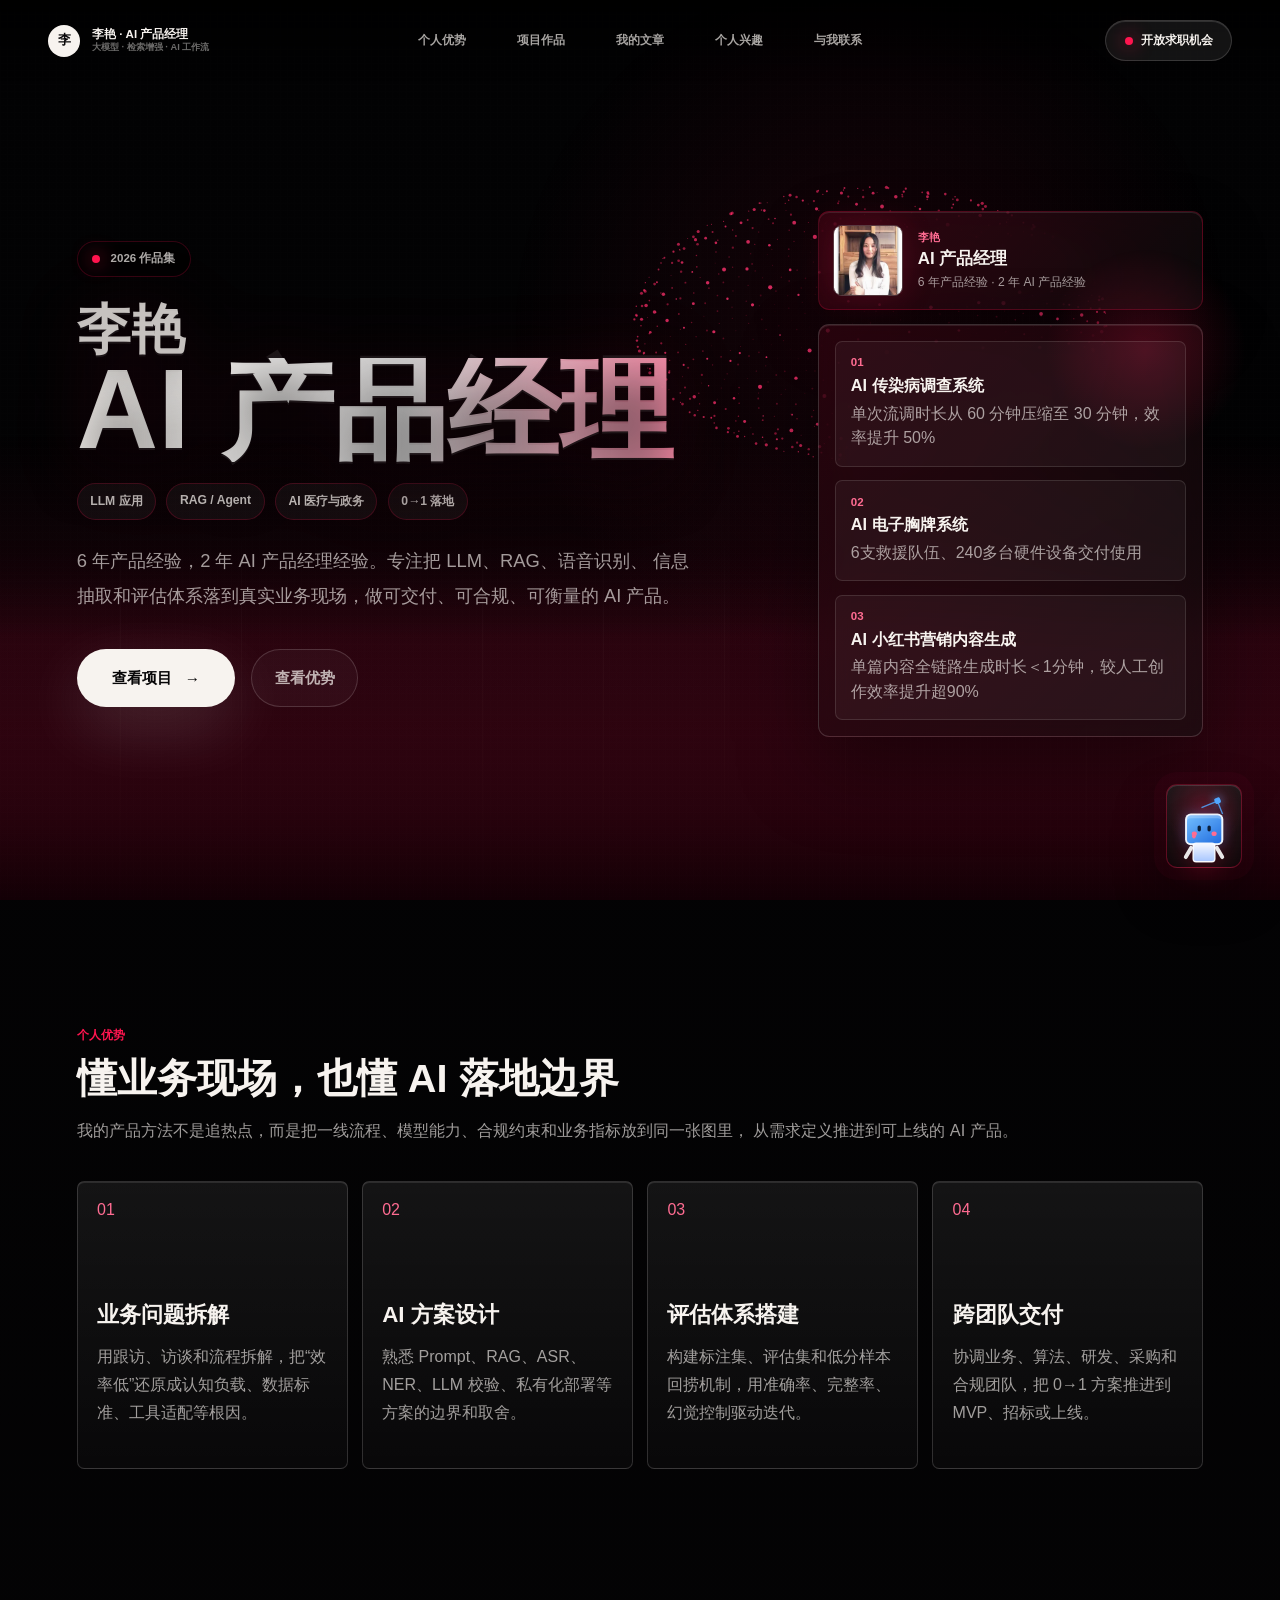
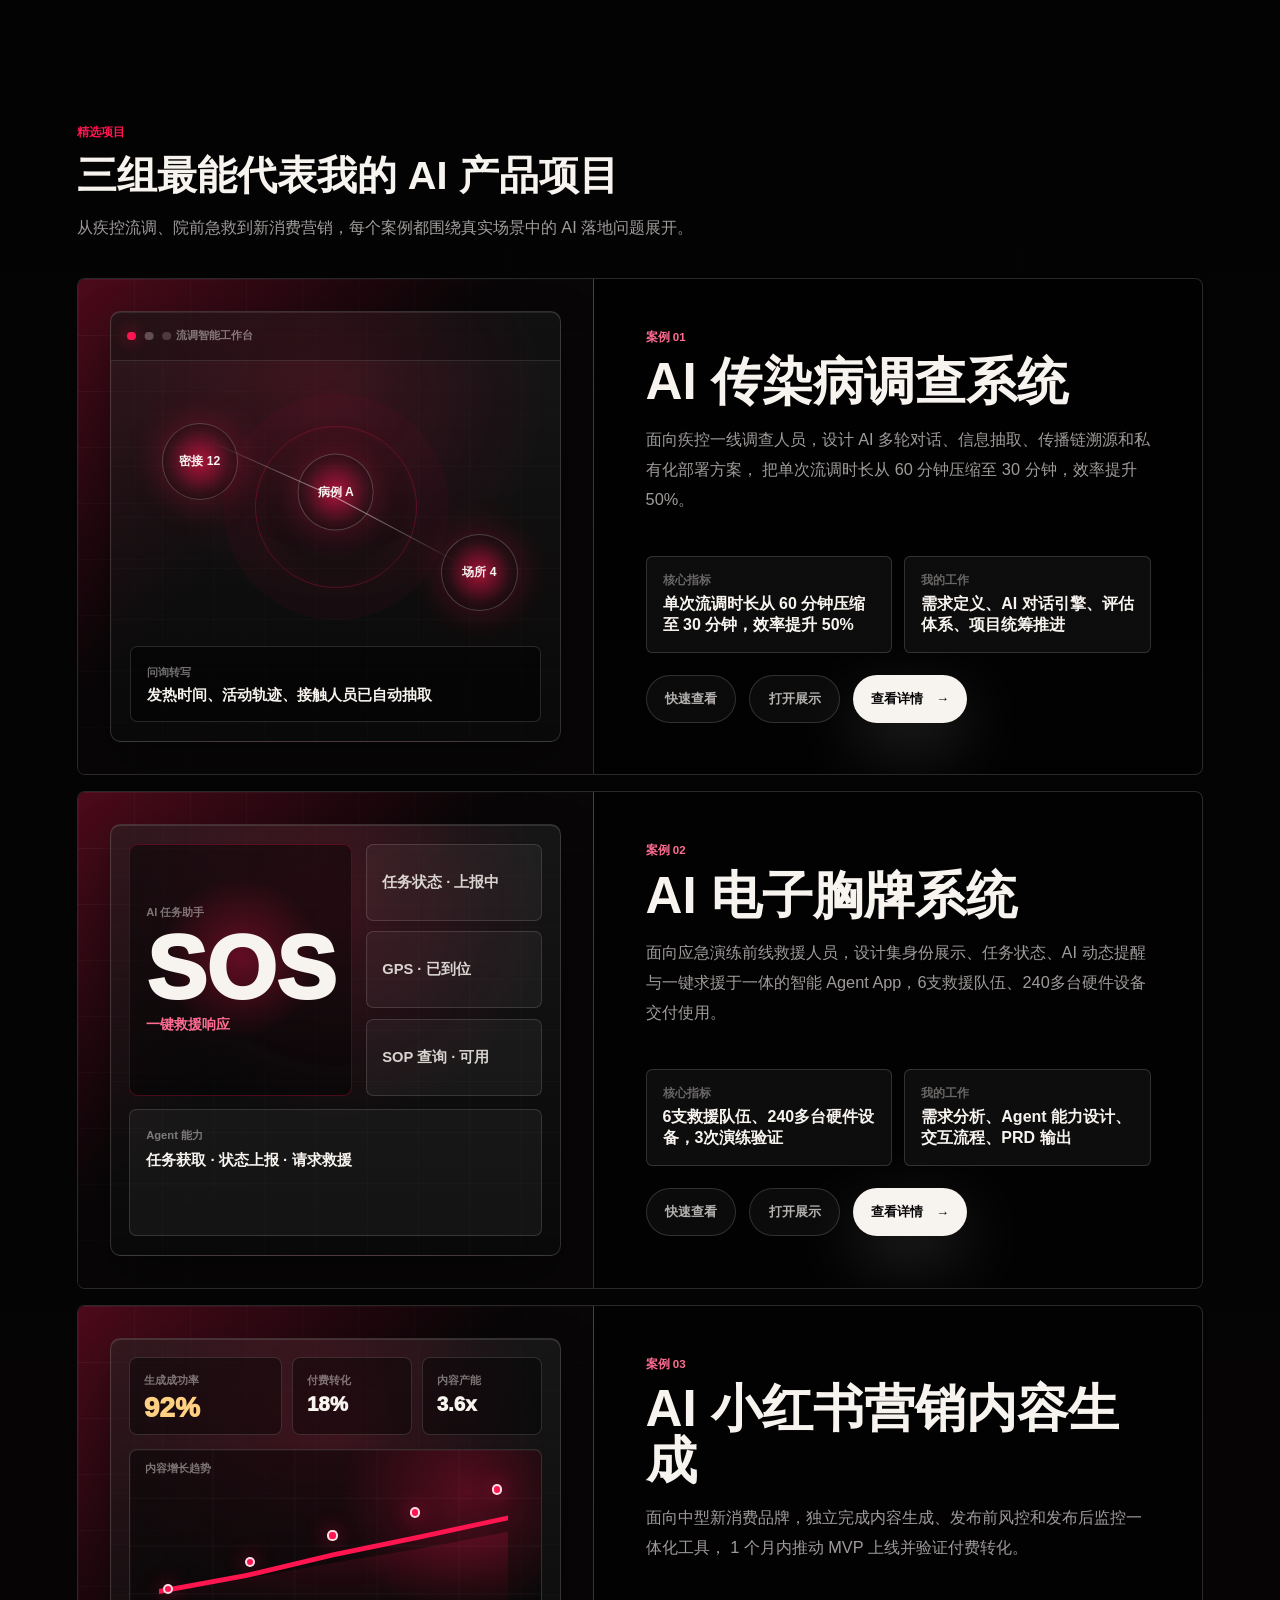
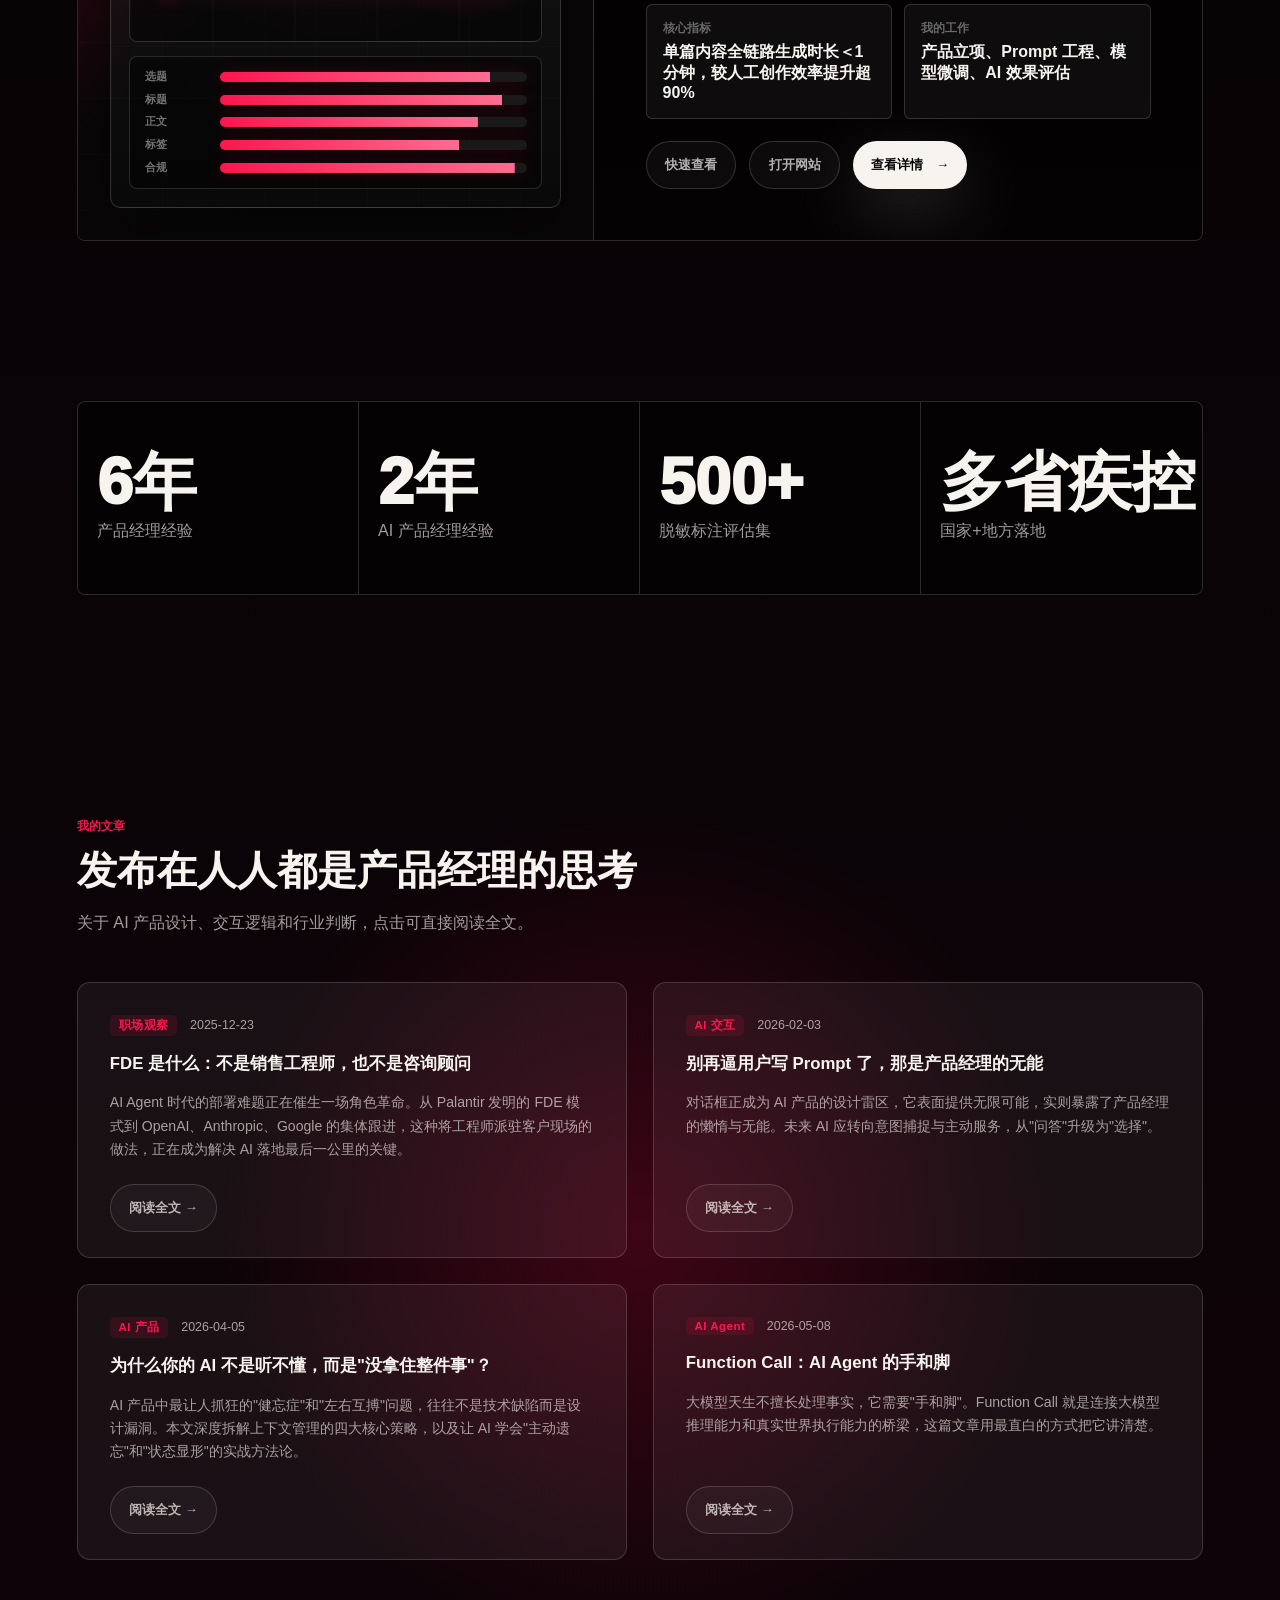
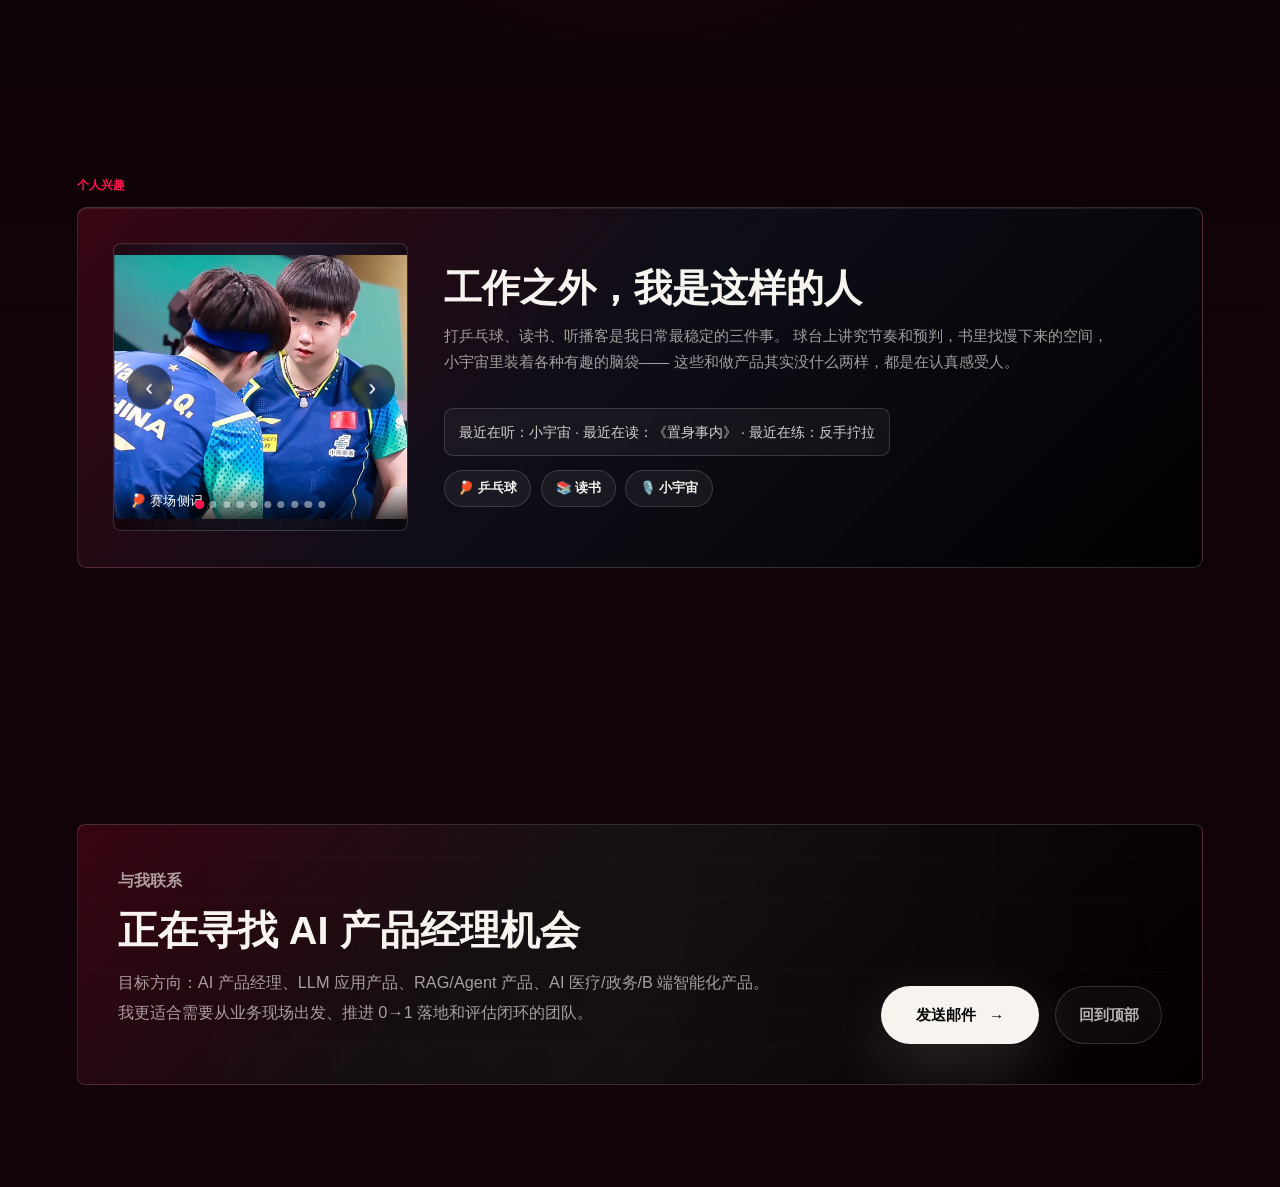
==== commit baef6d59: "Initial commit: liyanai.com website" ====
--- a/index.html
+++ b/index.html
@@ -78,17 +78,17 @@
             <div>
               <span>01</span>
               <strong>AI 传染病调查系统</strong>
-              <p>流调时长 90 分钟 → 40 分钟</p>
+              <p>单次流调时长从 60 分钟压缩至 30 分钟，效率提升 50%</p>
             </div>
             <div>
               <span>02</span>
               <strong>AI 电子胸牌系统</strong>
-              <p>2 个月独立交付完整 MVP</p>
+              <p>6支救援队伍、240多台硬件设备交付使用</p>
             </div>
             <div>
               <span>03</span>
               <strong>AI 小红书营销内容生成</strong>
-              <p>生成成功率 92%，单篇内容生成小于 1 分钟</p>
+              <p>单篇内容全链路生成时长＜1分钟，较人工创作效率提升超90%</p>
             </div>
           </div>
         </div>
@@ -179,12 +179,12 @@
               <h3>AI 传染病调查系统</h3>
               <p>
                 面向疾控一线调查人员，设计 AI 多轮对话、信息抽取、传播链溯源和私有化部署方案，
-                把单次流调从 90 分钟压缩到 40 分钟。
+                把单次流调时长从 60 分钟压缩至 30 分钟，效率提升 50%。
               </p>
               <dl>
                 <div>
                   <dt>核心指标</dt>
-                  <dd>效率提升 50%</dd>
+                  <dd>单次流调时长从 60 分钟压缩至 30 分钟，效率提升 50%</dd>
                 </div>
                 <div>
                   <dt>我的工作</dt>
@@ -227,12 +227,12 @@
               <p class="work-index">案例 02</p>
               <h3>AI 电子胸牌系统</h3>
               <p>
-                面向应急演练前线救援人员，设计集身份展示、任务状态、AI 动态提醒与一键求援于一体的智能 Agent App，2 个月独立交付完整 PRD 与原型。
+                面向应急演练前线救援人员，设计集身份展示、任务状态、AI 动态提醒与一键求援于一体的智能 Agent App，6支救援队伍、240多台硬件设备交付使用。
               </p>
               <dl>
                 <div>
                   <dt>核心指标</dt>
-                  <dd>覆盖 6 支救援队、60 台设备，3 次演练验证</dd>
+                  <dd>6支救援队伍、240多台硬件设备，3次演练验证</dd>
                 </div>
                 <div>
                   <dt>我的工作</dt>
@@ -306,12 +306,12 @@
               <h3>AI 小红书营销内容生成</h3>
               <p>
                 面向中型新消费品牌，独立完成内容生成、发布前风控和发布后监控一体化工具，
-                3 个月内推动 MVP 上线并验证付费转化。
+                1 个月内推动 MVP 上线并验证付费转化。
               </p>
               <dl>
                 <div>
                   <dt>核心指标</dt>
-                  <dd>笔记生成成功率 92%</dd>
+                  <dd>单篇内容全链路生成时长＜1分钟，较人工创作效率提升超90%</dd>
                 </div>
                 <div>
                   <dt>我的工作</dt>
@@ -368,7 +368,7 @@
             </div>
             <h3>FDE 是什么：不是销售工程师，也不是咨询顾问</h3>
             <p>AI Agent 时代的部署难题正在催生一场角色革命。从 Palantir 发明的 FDE 模式到 OpenAI、Anthropic、Google 的集体跟进，这种将工程师派驻客户现场的做法，正在成为解决 AI 落地最后一公里的关键。</p>
-            <button class="ghost-cta mini-cta" type="button" data-open-article="article1" onclick="openArticle('article1')">阅读全文 →</button>
+            <button class="ghost-cta mini-cta" type="button" data-open-article="article1">阅读全文 →</button>
           </article>
 
           <article class="writing-card" data-article="article2">
@@ -378,7 +378,7 @@
             </div>
             <h3>别再逼用户写 Prompt 了，那是产品经理的无能</h3>
             <p>对话框正成为 AI 产品的设计雷区，它表面提供无限可能，实则暴露了产品经理的懒惰与无能。未来 AI 应转向意图捕捉与主动服务，从"问答"升级为"选择"。</p>
-            <button class="ghost-cta mini-cta" type="button" data-open-article="article2" onclick="openArticle('article2')">阅读全文 →</button>
+            <button class="ghost-cta mini-cta" type="button" data-open-article="article2">阅读全文 →</button>
           </article>
 
           <article class="writing-card" data-article="article3">
@@ -388,7 +388,7 @@
             </div>
             <h3>为什么你的 AI 不是听不懂，而是"没拿住整件事"？</h3>
             <p>AI 产品中最让人抓狂的"健忘症"和"左右互搏"问题，往往不是技术缺陷而是设计漏洞。本文深度拆解上下文管理的四大核心策略，以及让 AI 学会"主动遗忘"和"状态显形"的实战方法论。</p>
-            <button class="ghost-cta mini-cta" type="button" data-open-article="article3" onclick="openArticle('article3')">阅读全文 →</button>
+            <button class="ghost-cta mini-cta" type="button" data-open-article="article3">阅读全文 →</button>
           </article>
 
           <article class="writing-card" data-article="article4">
@@ -398,7 +398,7 @@
             </div>
             <h3>Function Call：AI Agent 的手和脚</h3>
             <p>大模型天生不擅长处理事实，它需要"手和脚"。Function Call 就是连接大模型推理能力和真实世界执行能力的桥梁，这篇文章用最直白的方式把它讲清楚。</p>
-            <button class="ghost-cta mini-cta" type="button" data-open-article="article4" onclick="openArticle('article4')">阅读全文 →</button>
+            <button class="ghost-cta mini-cta" type="button" data-open-article="article4">阅读全文 →</button>
           </article>
         </div>
       </section>
@@ -579,6 +579,84 @@
       </div>
     </section>
 
-    <script src="./script.js"></script>
-  </body>
+    <script src="./script.js?v=2"></script>
+  
+  <script>
+  // ── 文章数据（内联兜底，确保 Chrome 下 openArticle 可用）──
+  (function() {
+    var articleData = {
+      article1: {
+        tag: "职场观察",
+        title: "FDE 是什么：不是销售工程师，也不是咨询顾问",
+        body: "<p>AI Agent 时代的部署难题正在催生一场角色革命。从 Palantir 发明的 FDE 模式到 OpenAI、Anthropic、Google 的集体跟进，这种将工程师派驻客户现场的做法，正在成为解决 AI 落地最后一公里的关键。</p><h3>FDE 是什么？</h3><p>FDE（Forward Deployed Engineer，前沿部署工程师）是一种介于工程师与咨询顾问之间的新型角色。他们不坐在总部写代码，而是嵌入客户现场，直接面对真实的业务流程、系统环境和使用者。这个角色最早由 Palantir 系统性地实践，让"交付"从"部署完成"变成了"真正跑起来、业务真的在用"。</p><h3>FDE 和销售工程师的区别</h3><p>销售工程师（SE）的核心任务是"帮客户理解产品、促成成交"，在销售漏斗里。FDE 的核心任务是"在客户现场把产品真正跑起来"，在交付链路里。SE 的成功标准是签单，FDE 的成功标准是业务价值。</p><h3>为什么 AI 时代特别需要 FDE？</h3><p>AI 产品落地比传统软件难得多。难点不在于 API 接不上，而在于：数据质量参差不齐、业务流程不标准、用户不知道怎么用、效果验证缺乏标准。这些问题在客户现场才能看见，在总部是看不见的。</p><h3>对 AI 产品经理的启示</h3><p>交付不等于上线。真正的落地，需要有人深入现场，理解一线痛点，把产品能力翻译成业务语言，并建立可持续的反馈闭环。</p>"
+      },
+      article2: {
+        tag: "AI 交互",
+        title: "别再逼用户写 Prompt 了，那是产品经理的无能",
+        body: "<p>对话框正成为 AI 产品的设计雷区，它表面提供无限可能，实则暴露了产品经理的懒惰与无能。</p><h3>对话框的陷阱</h3><p>很多 AI 产品的核心交互就是一个输入框，告诉用户"你可以问我任何问题"。这听起来很强大，实际上是把所有认知负担都转移给了用户——这不是赋能，这是甩锅。大多数用户并不是 Prompt 工程师，不知道如何描述自己的需求，不会用结构化语言表达上下文。</p><h3>从"问答"到"选择"</h3><p>更好的设计方向是：让 AI 主动捕捉意图，而不是被动等待指令。预填充常见场景、提供结构化引导、根据上下文主动推荐动作、把"输入"变成"选择"。当用户打开营销文案工具，不应该面对空白输入框，而应该看到"选择产品类型""描述核心卖点""选择目标用户"这样的结构化引导。</p><h3>意图捕捉是产品设计的责任</h3><p>Prompt 设计不应该是用户的作业，而是产品经理的作业。好的 AI 产品，应该把最好的 Prompt 藏在产品交互里，让用户在不知不觉中完成最有效的表达。</p>"
+      },
+      article3: {
+        tag: "AI 产品",
+        title: "为什么你的 AI 不是听不懂，而是「没拿住整件事」？",
+        body: "<p>AI 产品中最让人抓狂的"健忘症"和"左右互搏"问题，往往不是技术缺陷而是设计漏洞。</p><h3>AI 的"没拿住整件事"是什么感受？</h3><p>用户和 AI 聊了十几轮，突然发现 AI 忘了最开始说的约束条件；或者同一个问题，前后得到了两个矛盾的答案；或者用户改了一个细节，AI 把之前所有设定都重置了。这不是 AI 不聪明，而是上下文管理出了问题。</p><h3>四大上下文管理策略</h3><p><strong>1. 关键信息显式锚定</strong>：把用户最重要的约束和目标，在每一轮对话开始时重新注入到 Prompt 里。<strong>2. 状态显形设计</strong>：让用户随时能看到"AI 现在理解的是什么"。<strong>3. 主动遗忘机制</strong>：过期的、被覆盖的信息应该被清除，而不是无差别地塞进上下文窗口。<strong>4. 多轮状态机设计</strong>：把对话过程拆解成有限的状态节点，每个状态明确知道自己在整件事里处于哪一步。</p><h3>结论</h3><p>上下文管理不是纯技术问题，是产品设计问题。解决它，需要产品经理深度参与对话流程设计，而不仅仅是写一段系统 Prompt 然后祈祷模型自己解决。</p>"
+      },
+      article4: {
+        tag: "AI Agent",
+        title: "Function Call：AI Agent 的手和脚",
+        body: "<p>大模型天生不擅长处理事实，它需要"手和脚"。Function Call 就是连接大模型推理能力和真实世界执行能力的桥梁。</p><h3>大模型的局限：只有脑子没有手</h3><p>大模型非常擅长推理、生成、归纳，但它做不到实时查天气、调数据库、发邮件、调用企业内部系统。Function Call 的出现，就是给大模型装上了"手和脚"——让它能够识别出"我需要调用某个工具"，把参数整理好，交给外部系统执行，再把结果拿回来继续推理。</p><h3>Function Call 的工作原理</h3><p>四步流程：① 用户提问 → ② 模型判断需要调用哪个函数、传什么参数 → ③ 外部系统执行函数并返回结果 → ④ 模型基于结果生成最终回答。关键在于第②步：模型根据系统 Prompt 里定义的函数描述来判断，函数描述写得好不好直接决定 Agent 能不能用对工具。</p><h3>对 AI Agent 产品设计的意义</h3><p>Function Call 是 AI Agent 能力的基础设施。没有它，Agent 只能"说"，不能"做"。设计 Agent 产品时，最重要的工作之一就是定义好工具集合：哪些场景需要哪些工具，工具的描述是否足够清晰，工具调用的边界和权限是否合理。</p>"
+      }
+    };
+
+    function openLayer(layer) {
+      if (!layer) return;
+      layer.classList.add('is-open');
+      layer.setAttribute('aria-hidden', 'false');
+      document.body.classList.add('modal-open');
+      var btn = layer.querySelector('.modal-close');
+      if (btn) btn.focus();
+    }
+
+    function closeArticleModal() {
+      var layer = document.querySelector('#article-modal');
+      if (!layer) return;
+      layer.classList.remove('is-open');
+      layer.setAttribute('aria-hidden', 'true');
+      document.body.classList.remove('modal-open');
+    }
+
+    window.openArticle = function(key) {
+      var data = articleData[key];
+      var layer = document.querySelector('#article-modal');
+      if (!data || !layer) return;
+      document.querySelector('#article-modal-tag').textContent = data.tag;
+      document.querySelector('#article-modal-title').textContent = data.title;
+      document.querySelector('#article-modal-body').innerHTML = data.body;
+      openLayer(layer);
+    };
+
+    // 绑定按钮（覆盖旧的监听器）
+    document.addEventListener('DOMContentLoaded', function() {
+      document.querySelectorAll('[data-open-article]').forEach(function(btn) {
+        btn.addEventListener('click', function() {
+          window.openArticle(btn.dataset.openArticle);
+        });
+      });
+      document.querySelectorAll('[data-close-article-modal]').forEach(function(el) {
+        el.addEventListener('click', closeArticleModal);
+      });
+    });
+
+    // 也立即绑定一次（防止 DOMContentLoaded 已触发）
+    document.querySelectorAll('[data-open-article]').forEach(function(btn) {
+      btn.addEventListener('click', function() {
+        window.openArticle(btn.dataset.openArticle);
+      });
+    });
+    document.querySelectorAll('[data-close-article-modal]').forEach(function(el) {
+      el.addEventListener('click', closeArticleModal);
+    });
+  })();
+  </script>
+
+</body>
 </html>
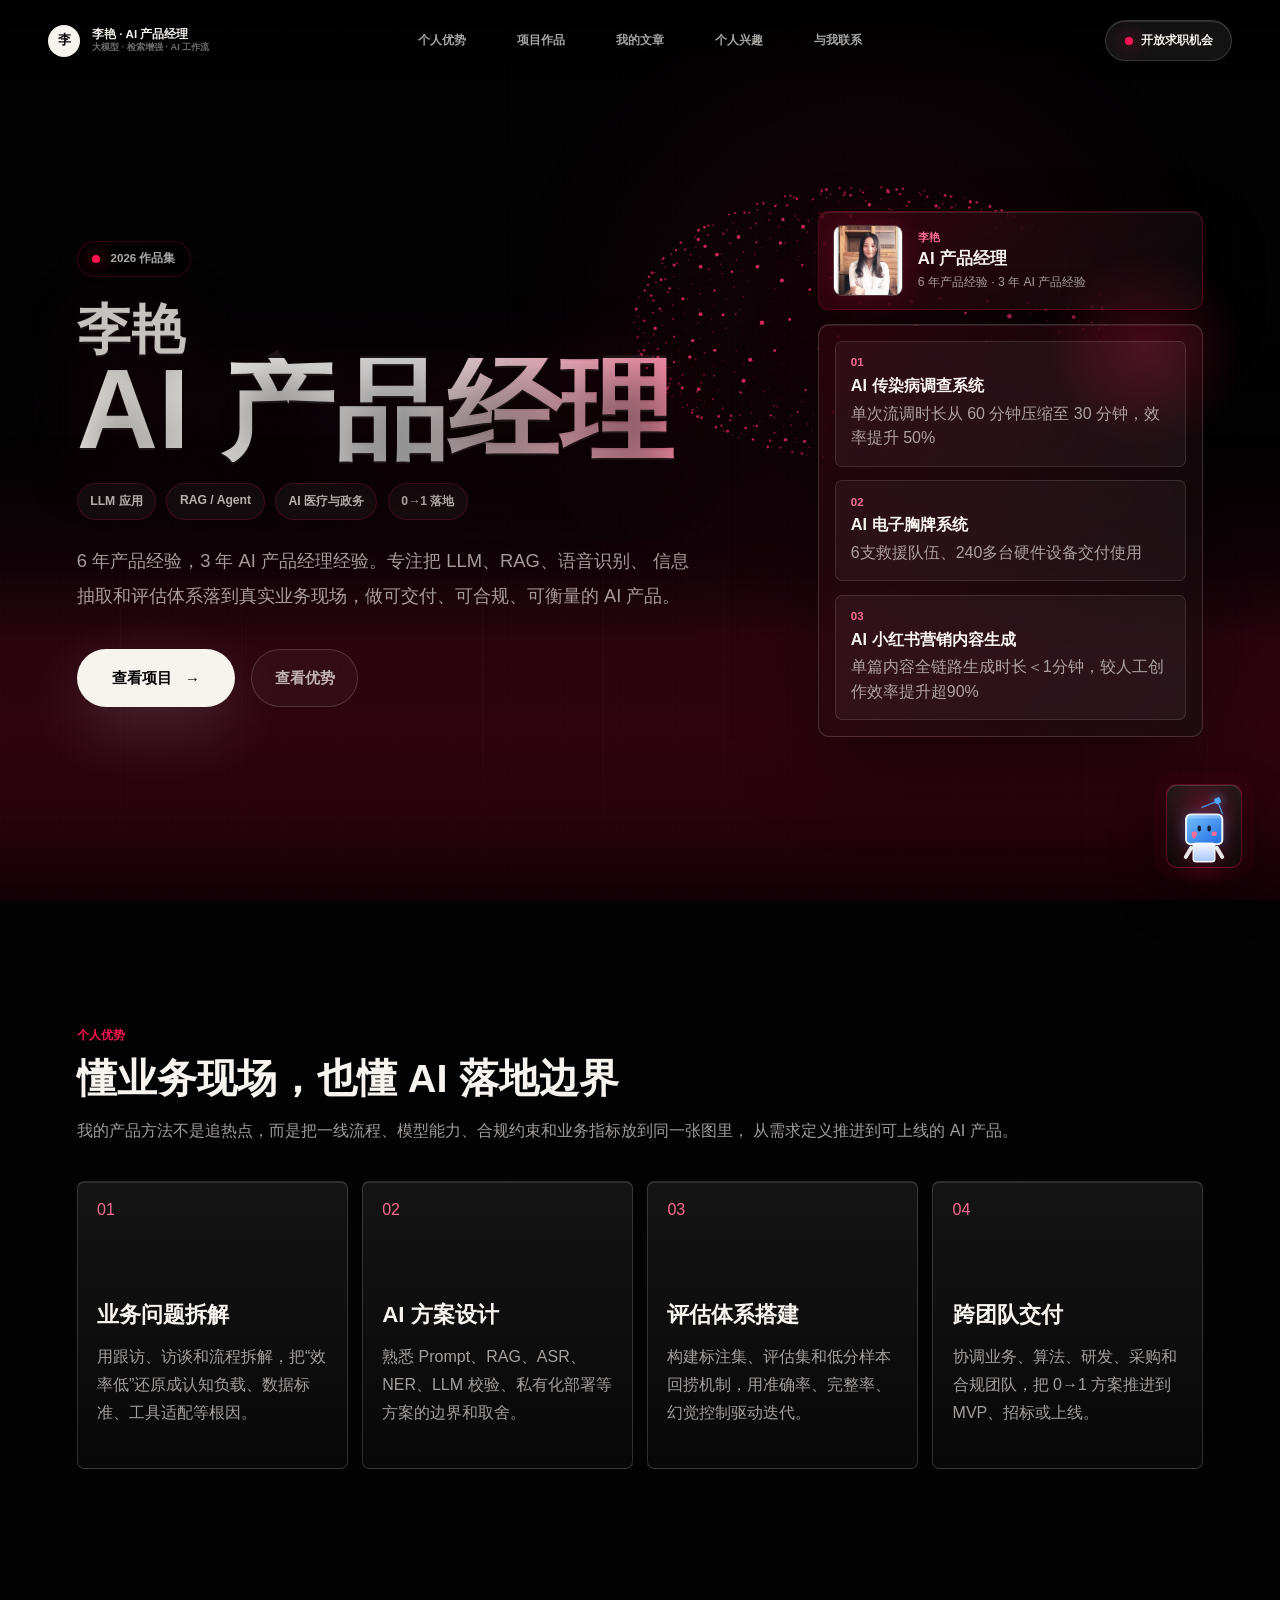
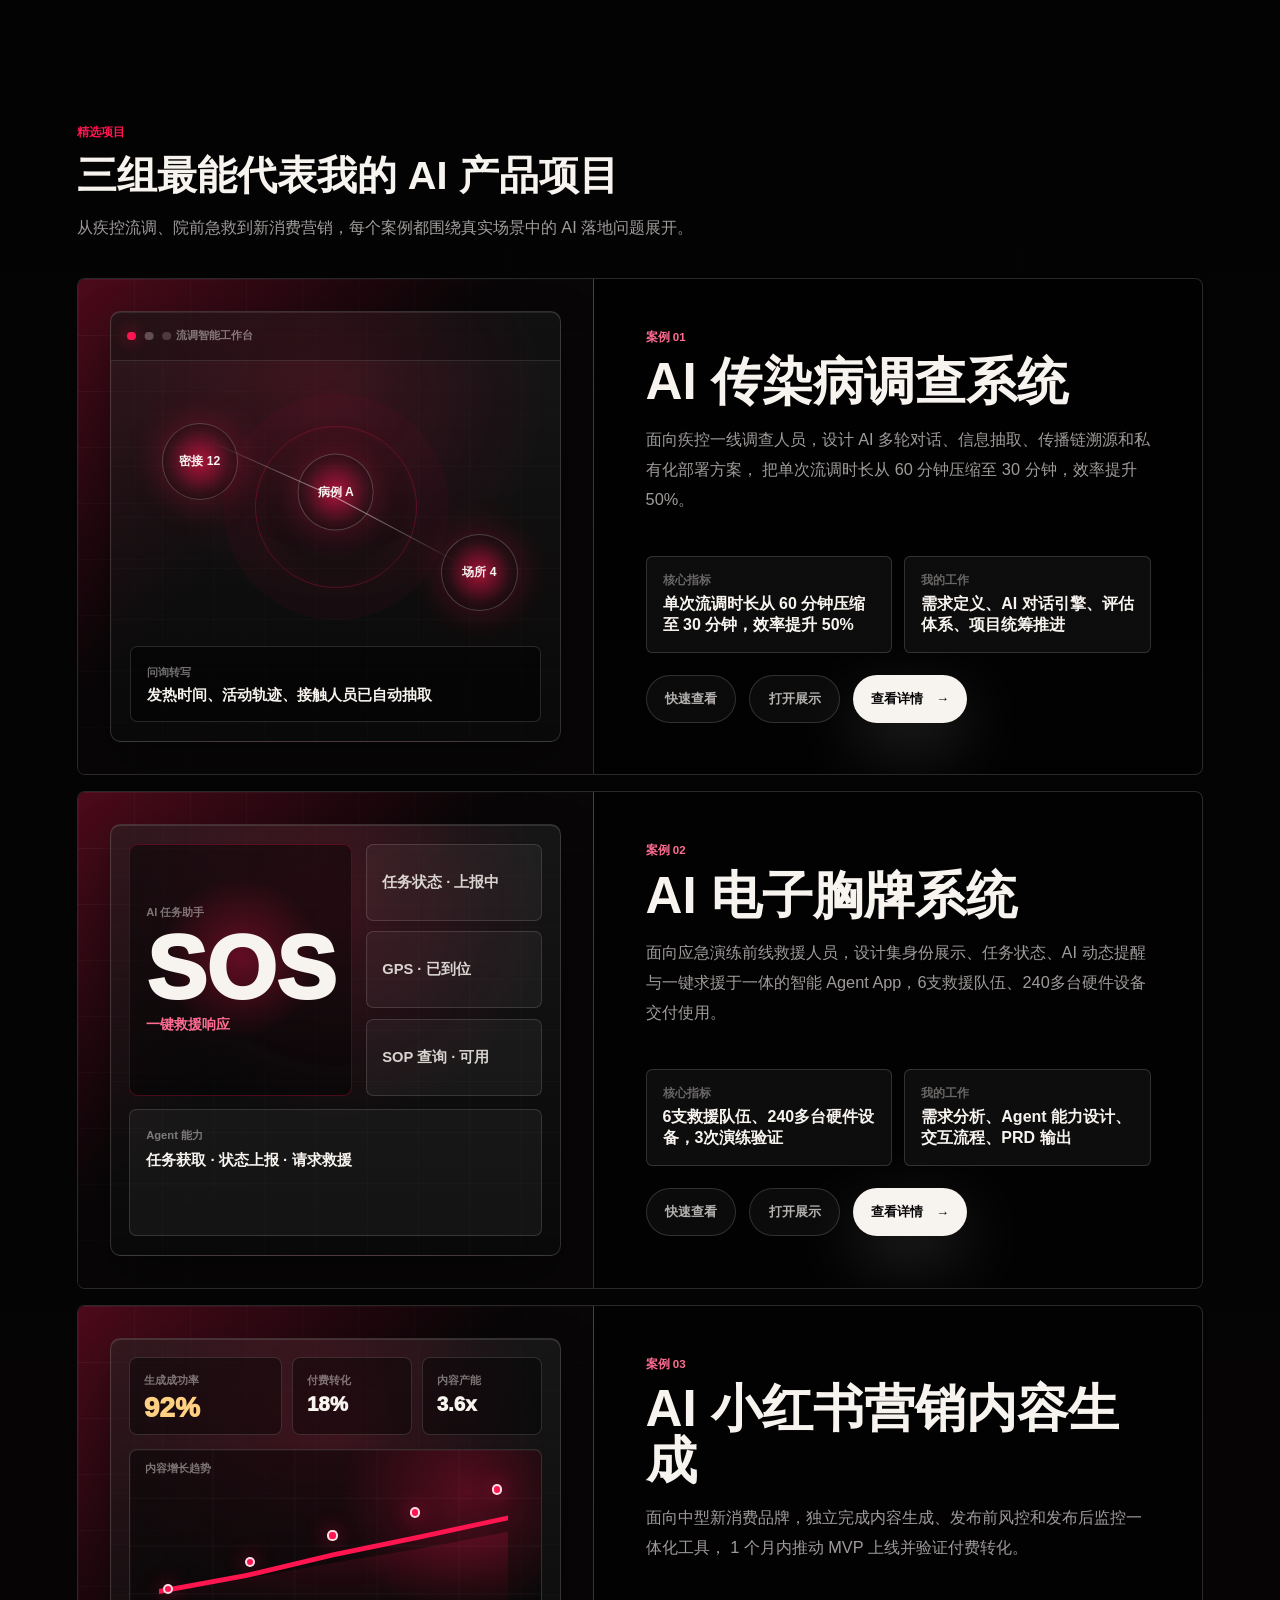
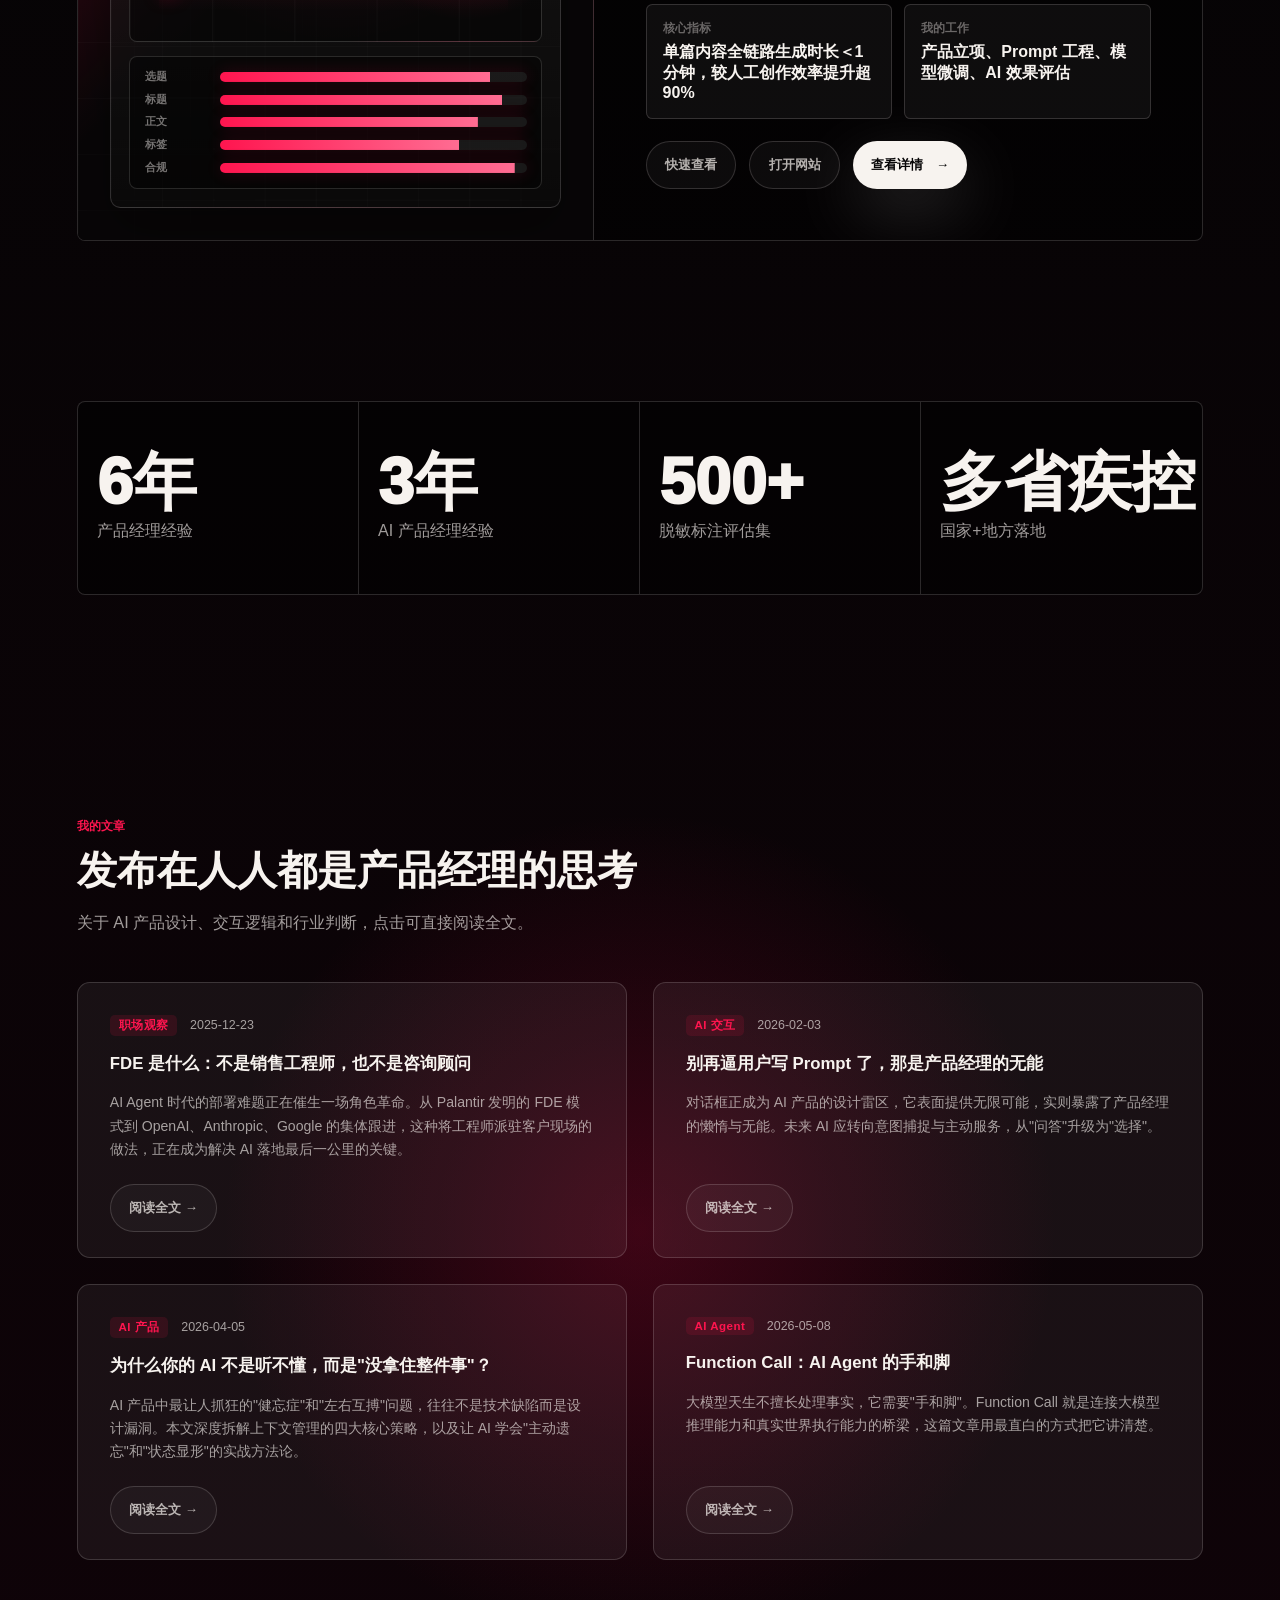
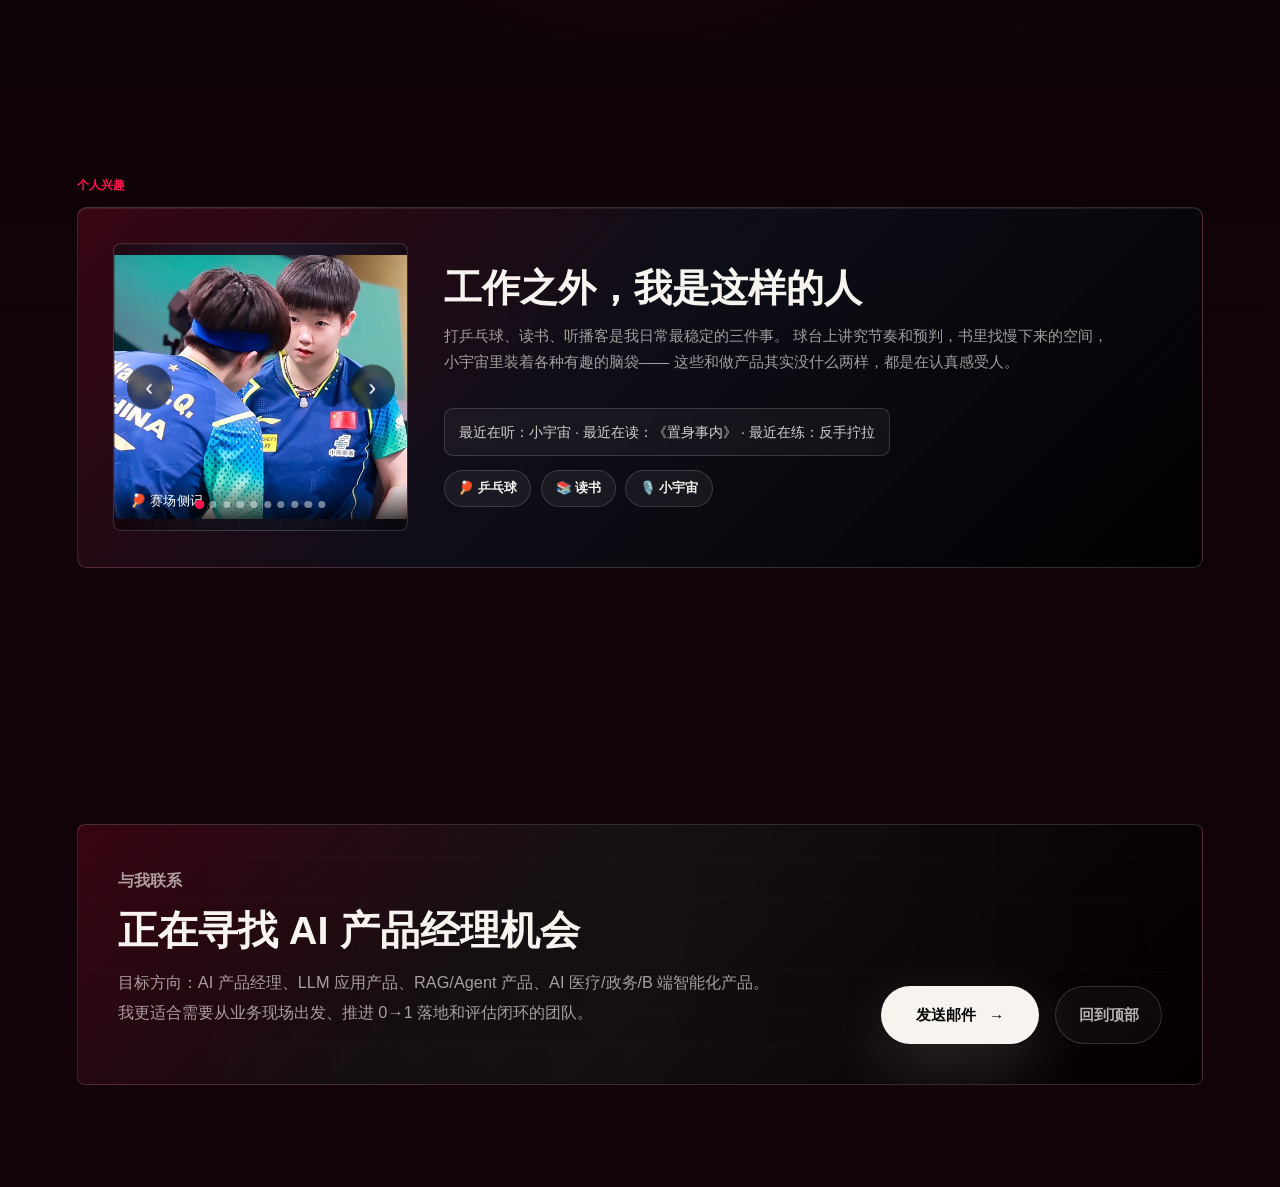
==== commit 71cae9bf: "Update AI PM experience from 2 years to 3 years" ====
--- a/index.html
+++ b/index.html
@@ -52,7 +52,7 @@
             <span>0→1 落地</span>
           </div>
           <p class="hero-copy">
-            6 年产品经验，2 年 AI 产品经理经验。专注把 LLM、RAG、语音识别、
+            6 年产品经验，3 年 AI 产品经理经验。专注把 LLM、RAG、语音识别、
             信息抽取和评估体系落到真实业务现场，做可交付、可合规、可衡量的 AI 产品。
           </p>
           <div class="hero-actions">
@@ -70,7 +70,7 @@
             <div>
               <span>李艳</span>
               <strong>AI 产品经理</strong>
-              <p>6 年产品经验 · 2 年 AI 产品经验</p>
+              <p>6 年产品经验 · 3 年 AI 产品经验</p>
             </div>
           </aside>
 
@@ -340,7 +340,7 @@
             <p>产品经理经验</p>
           </div>
           <div>
-            <span>2年</span>
+            <span>3年</span>
             <p>AI 产品经理经验</p>
           </div>
           <div>
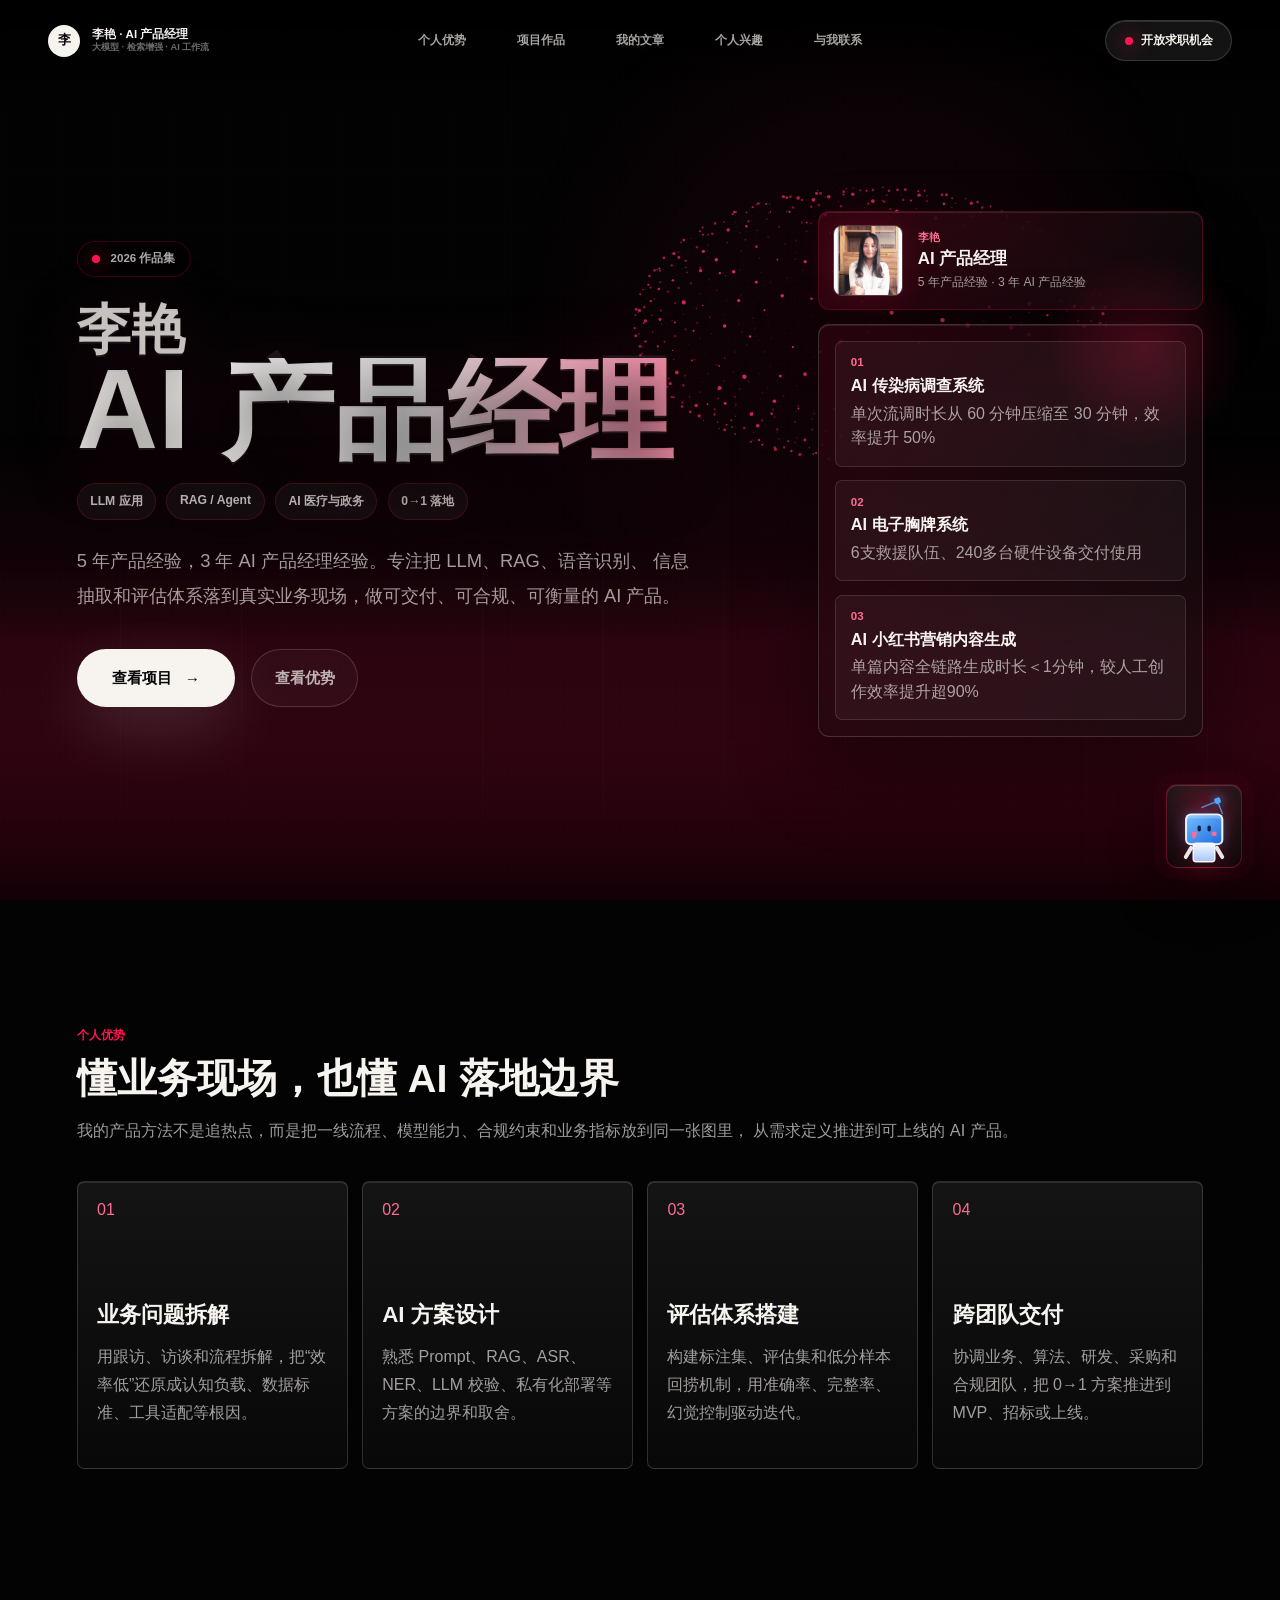
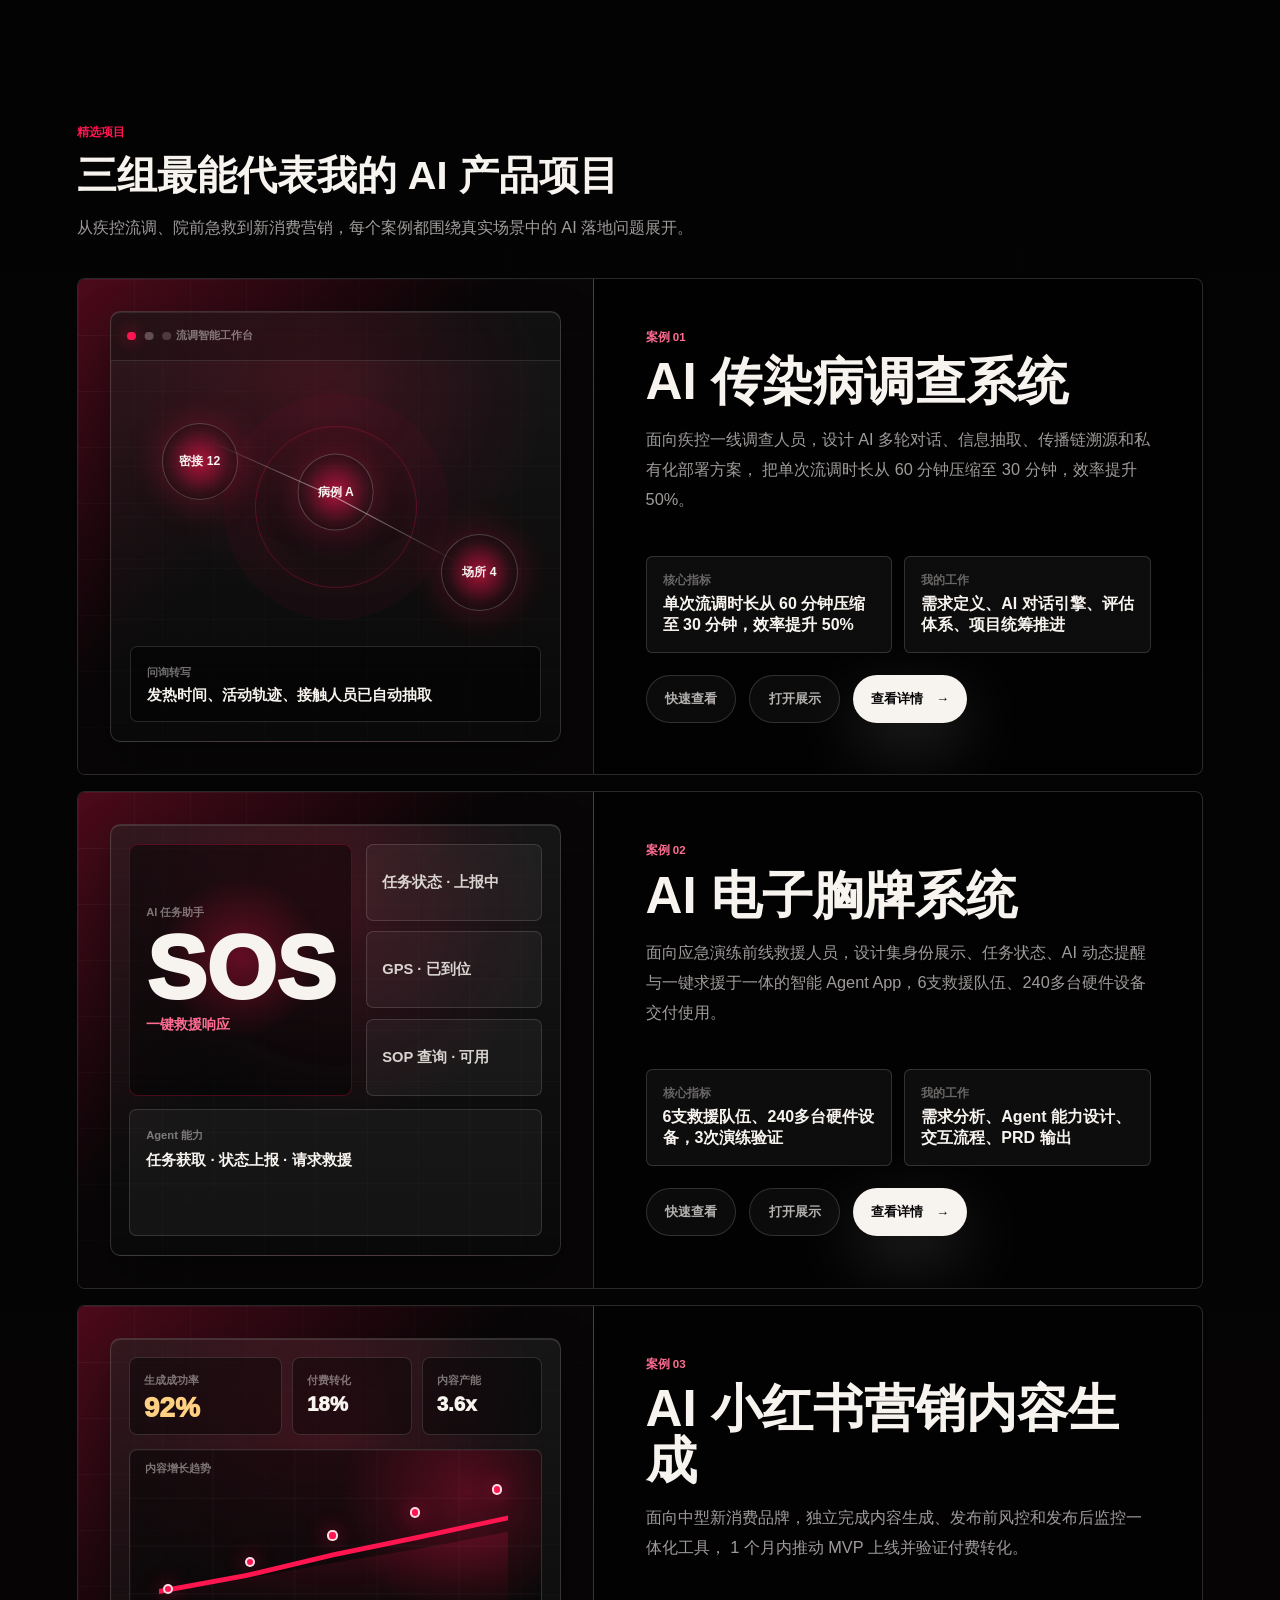
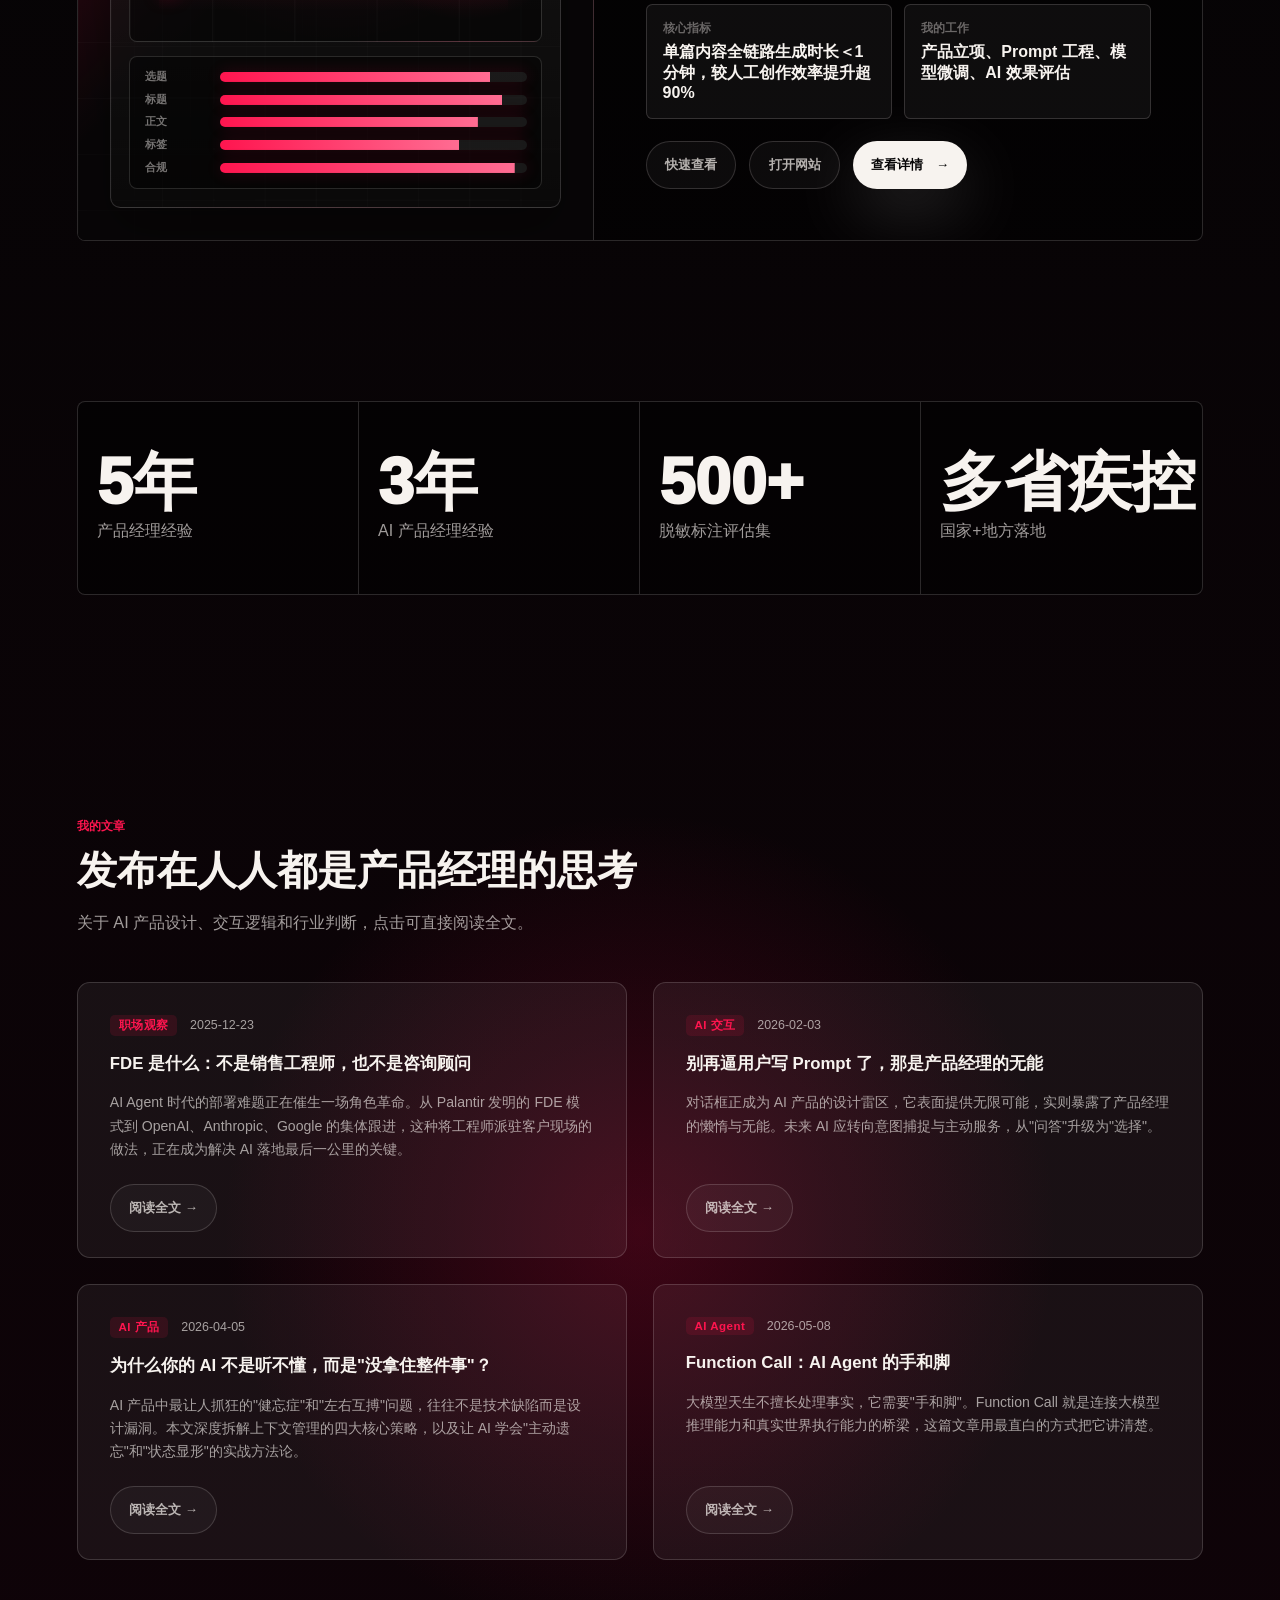
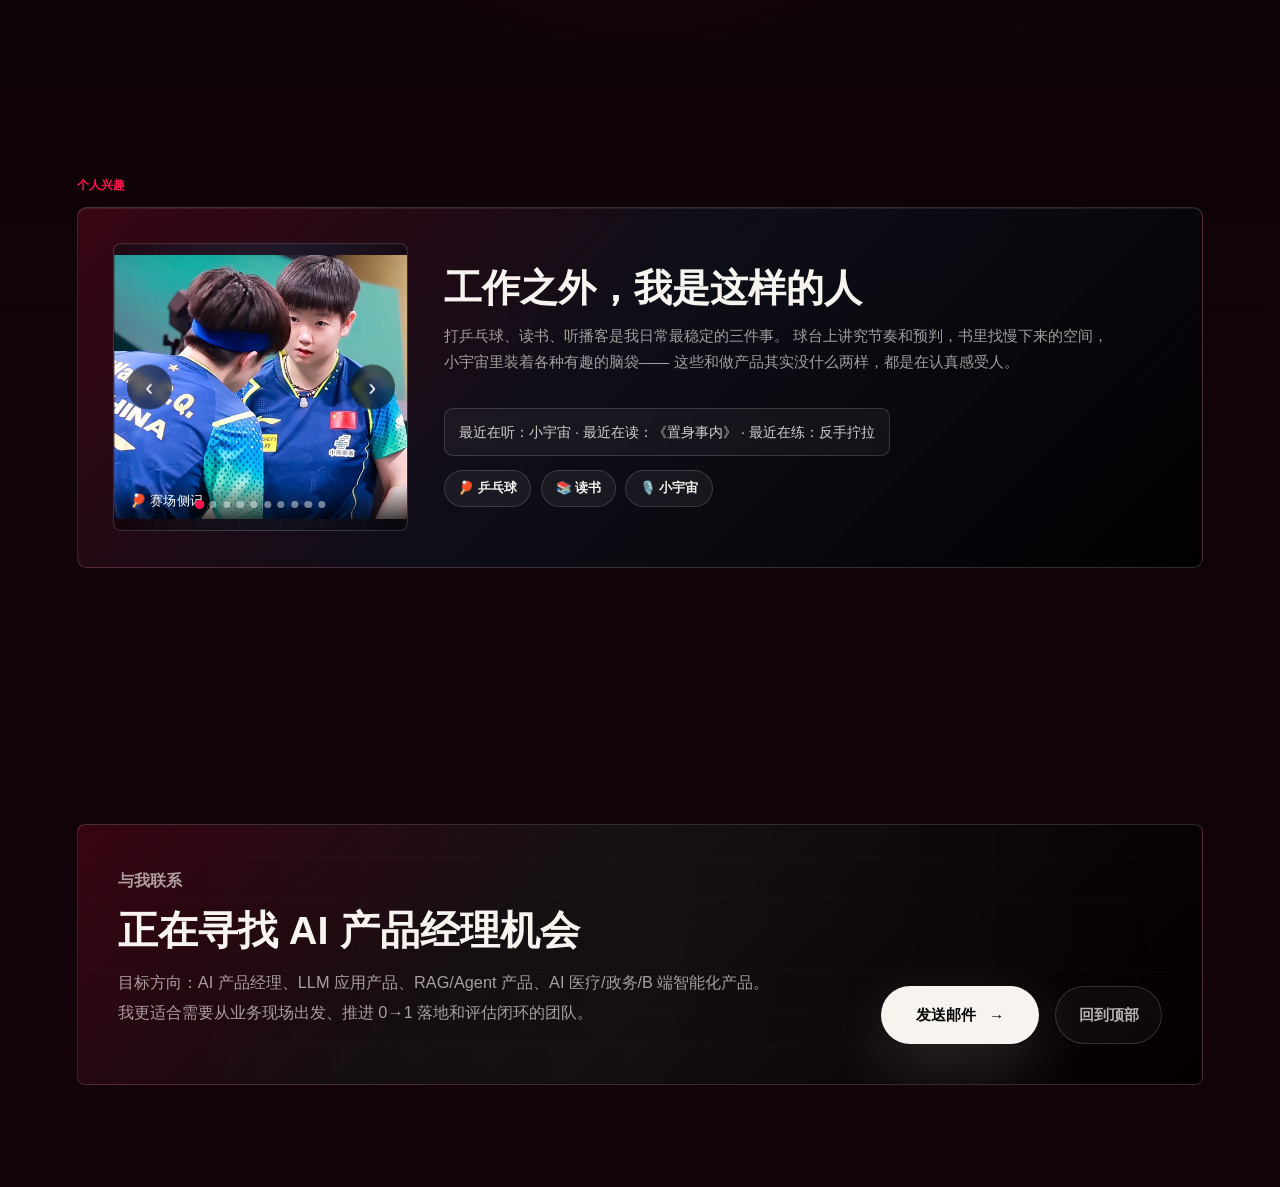
==== commit 0299f80f: "Update PM experience from 6 years to 5 years" ====
--- a/index.html
+++ b/index.html
@@ -52,7 +52,7 @@
             <span>0→1 落地</span>
           </div>
           <p class="hero-copy">
-            6 年产品经验，3 年 AI 产品经理经验。专注把 LLM、RAG、语音识别、
+            5 年产品经验，3 年 AI 产品经理经验。专注把 LLM、RAG、语音识别、
             信息抽取和评估体系落到真实业务现场，做可交付、可合规、可衡量的 AI 产品。
           </p>
           <div class="hero-actions">
@@ -70,7 +70,7 @@
             <div>
               <span>李艳</span>
               <strong>AI 产品经理</strong>
-              <p>6 年产品经验 · 3 年 AI 产品经验</p>
+              <p>5 年产品经验 · 3 年 AI 产品经验</p>
             </div>
           </aside>
 
@@ -336,7 +336,7 @@
       <section class="section signal-section">
         <div class="signal-board reveal">
           <div>
-            <span>6年</span>
+            <span>5年</span>
             <p>产品经理经验</p>
           </div>
           <div>
